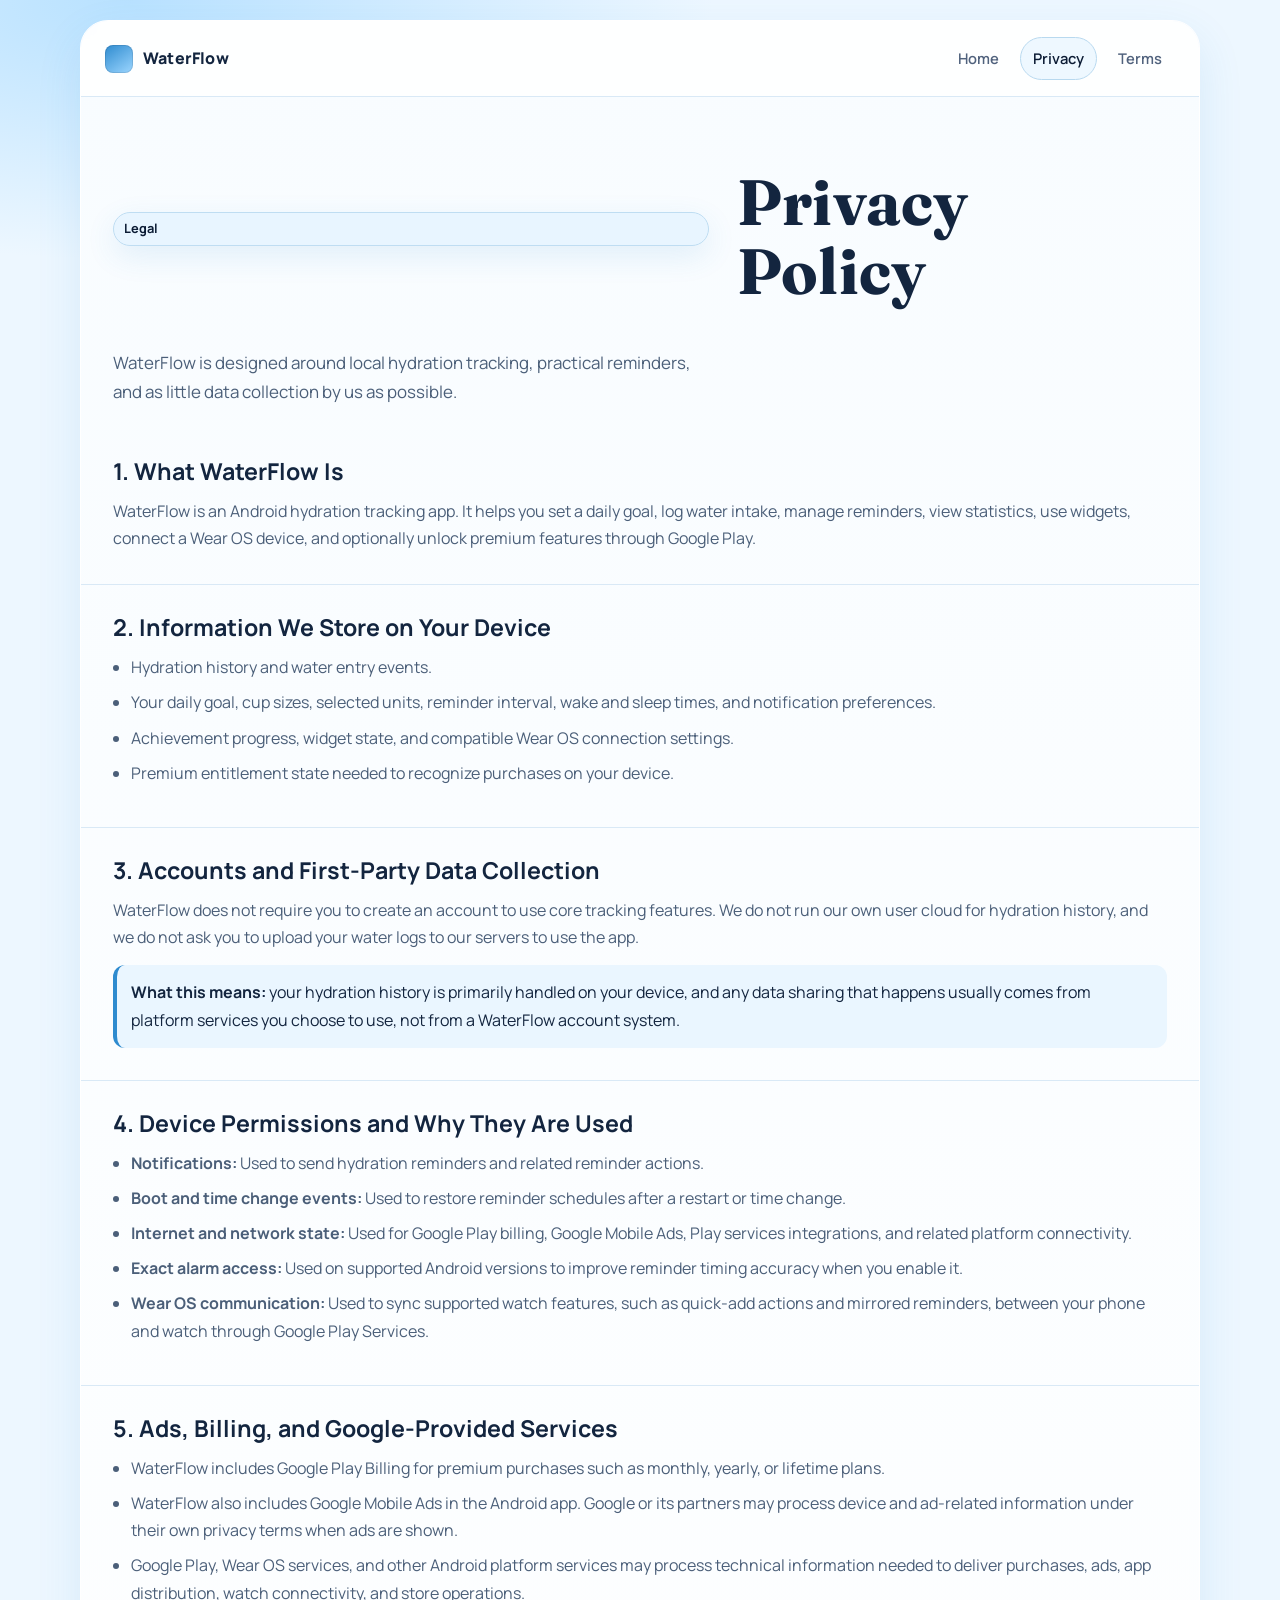
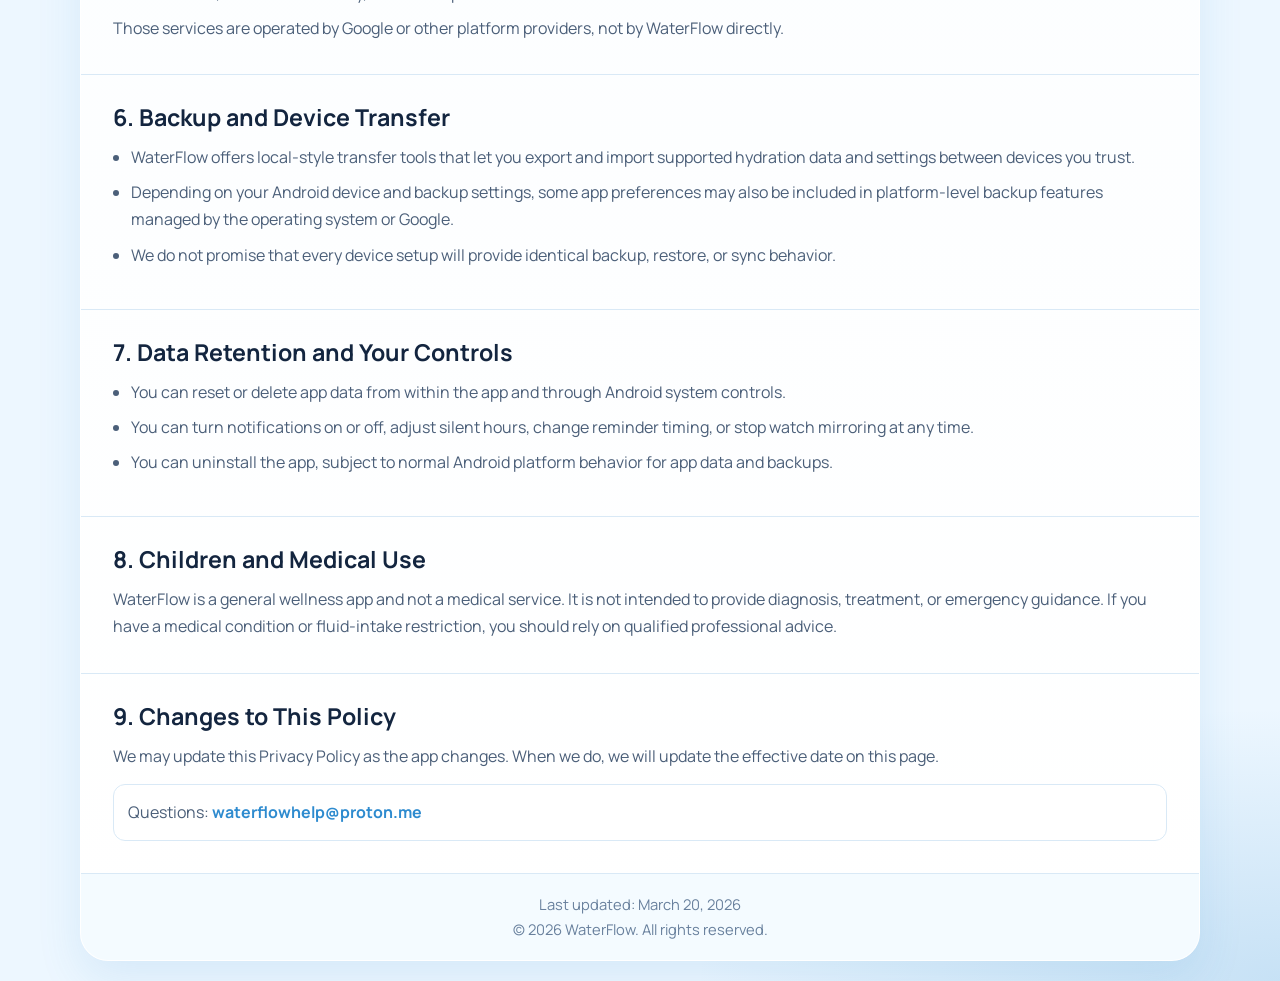
==== privacy.html @ 857c6701 "refactor" ====
<!DOCTYPE html>
<html lang="en">
<head>
  <meta charset="UTF-8" />
  <meta name="viewport" content="width=device-width, initial-scale=1.0" />
  <title>WaterFlow | Privacy Policy</title>
  <meta name="description" content="WaterFlow privacy policy covering local hydration data, notifications, purchases, ads, and device transfer." />
  <link rel="preconnect" href="https://fonts.googleapis.com" />
  <link rel="preconnect" href="https://fonts.gstatic.com" crossorigin />
  <link href="https://fonts.googleapis.com/css2?family=Manrope:wght@400;500;600;700;800&family=Fraunces:opsz,wght@9..144,600&display=swap" rel="stylesheet" />
  <link rel="stylesheet" href="styles.css" />
</head>
<body>
  <main class="wrap shell">
    <header class="topbar">
      <a class="brand" href="index.html"><span class="brand-mark" aria-hidden="true"></span>WaterFlow</a>
      <nav class="nav" aria-label="Main Navigation">
        <a href="index.html">Home</a>
        <a href="privacy.html" class="active">Privacy</a>
        <a href="terms.html">Terms</a>
      </nav>
    </header>

    <section class="hero">
      <span class="eyebrow">Legal</span>
      <h1>Privacy Policy</h1>
      <p>WaterFlow is designed around local hydration tracking, practical reminders, and as little data collection by us as possible.</p>
    </section>

    <section class="section">
      <h2>1. What WaterFlow Is</h2>
      <p>WaterFlow is an Android hydration tracking app. It helps you set a daily goal, log water intake, manage reminders, view statistics, use widgets, connect a Wear OS device, and optionally unlock premium features through Google Play.</p>
    </section>

    <section class="section">
      <h2>2. Information We Store on Your Device</h2>
      <ul class="list">
        <li>Hydration history and water entry events.</li>
        <li>Your daily goal, cup sizes, selected units, reminder interval, wake and sleep times, and notification preferences.</li>
        <li>Achievement progress, widget state, and compatible Wear OS connection settings.</li>
        <li>Premium entitlement state needed to recognize purchases on your device.</li>
      </ul>
    </section>

    <section class="section">
      <h2>3. Accounts and First-Party Data Collection</h2>
      <p>WaterFlow does not require you to create an account to use core tracking features. We do not run our own user cloud for hydration history, and we do not ask you to upload your water logs to our servers to use the app.</p>
      <div class="highlight">
        <strong>What this means:</strong> your hydration history is primarily handled on your device, and any data sharing that happens usually comes from platform services you choose to use, not from a WaterFlow account system.
      </div>
    </section>

    <section class="section">
      <h2>4. Device Permissions and Why They Are Used</h2>
      <ul class="list">
        <li><strong>Notifications:</strong> Used to send hydration reminders and related reminder actions.</li>
        <li><strong>Boot and time change events:</strong> Used to restore reminder schedules after a restart or time change.</li>
        <li><strong>Internet and network state:</strong> Used for Google Play billing, Google Mobile Ads, Play services integrations, and related platform connectivity.</li>
        <li><strong>Exact alarm access:</strong> Used on supported Android versions to improve reminder timing accuracy when you enable it.</li>
        <li><strong>Wear OS communication:</strong> Used to sync supported watch features, such as quick-add actions and mirrored reminders, between your phone and watch through Google Play Services.</li>
      </ul>
    </section>

    <section class="section">
      <h2>5. Ads, Billing, and Google-Provided Services</h2>
      <ul class="list">
        <li>WaterFlow includes Google Play Billing for premium purchases such as monthly, yearly, or lifetime plans.</li>
        <li>WaterFlow also includes Google Mobile Ads in the Android app. Google or its partners may process device and ad-related information under their own privacy terms when ads are shown.</li>
        <li>Google Play, Wear OS services, and other Android platform services may process technical information needed to deliver purchases, ads, app distribution, watch connectivity, and store operations.</li>
      </ul>
      <p>Those services are operated by Google or other platform providers, not by WaterFlow directly.</p>
    </section>

    <section class="section">
      <h2>6. Backup and Device Transfer</h2>
      <ul class="list">
        <li>WaterFlow offers local-style transfer tools that let you export and import supported hydration data and settings between devices you trust.</li>
        <li>Depending on your Android device and backup settings, some app preferences may also be included in platform-level backup features managed by the operating system or Google.</li>
        <li>We do not promise that every device setup will provide identical backup, restore, or sync behavior.</li>
      </ul>
    </section>

    <section class="section">
      <h2>7. Data Retention and Your Controls</h2>
      <ul class="list">
        <li>You can reset or delete app data from within the app and through Android system controls.</li>
        <li>You can turn notifications on or off, adjust silent hours, change reminder timing, or stop watch mirroring at any time.</li>
        <li>You can uninstall the app, subject to normal Android platform behavior for app data and backups.</li>
      </ul>
    </section>

    <section class="section">
      <h2>8. Children and Medical Use</h2>
      <p>WaterFlow is a general wellness app and not a medical service. It is not intended to provide diagnosis, treatment, or emergency guidance. If you have a medical condition or fluid-intake restriction, you should rely on qualified professional advice.</p>
    </section>

    <section class="section">
      <h2>9. Changes to This Policy</h2>
      <p>We may update this Privacy Policy as the app changes. When we do, we will update the effective date on this page.</p>
      <div class="contact">
        <p>Questions: <a href="mailto:waterflowhelp@proton.me">waterflowhelp@proton.me</a></p>
      </div>
    </section>

    <footer class="footer">
      <p>Last updated: March 20, 2026</p>
      <p>&copy; 2026 WaterFlow. All rights reserved.</p>
    </footer>
  </main>
</body>
</html>
---- styles.css ----
:root {
  --brand-start: #2e8bcf;
  --brand-end: #9cd6ff;
  --on-brand: #0b1b34;
  --ink: #13253f;
  --ink-soft: #4b5f79;
  --paper: #f8fcff;
  --paper-2: #ffffff;
  --line: #d9e9f6;
  --accent-soft: #eaf6ff;
  --bg: #edf7ff;
  --radius-xl: 28px;
  --radius-lg: 18px;
  --radius-md: 12px;
  --shadow: 0 18px 45px rgba(46, 139, 207, 0.12);
}

* {
  margin: 0;
  padding: 0;
  box-sizing: border-box;
}

html,
body {
  min-height: 100%;
}

body {
  font-family: "Manrope", "Segoe UI", sans-serif;
  background: radial-gradient(900px 400px at 10% 0%, rgba(156, 214, 255, 0.65) 0%, transparent 65%),
    radial-gradient(900px 420px at 100% 100%, rgba(46, 139, 207, 0.2) 0%, transparent 65%),
    var(--bg);
  color: var(--ink);
  line-height: 1.7;
  padding: 20px;
}

.wrap {
  max-width: 1120px;
  margin: 0 auto;
}

.shell {
  background: linear-gradient(180deg, var(--paper), var(--paper-2));
  border: 1px solid #ffffff;
  border-radius: var(--radius-xl);
  box-shadow: var(--shadow);
  overflow: hidden;
  position: relative;
}

.topbar {
  padding: 16px 24px;
  display: flex;
  justify-content: space-between;
  align-items: center;
  gap: 10px;
  border-bottom: 1px solid var(--line);
  background: rgba(255, 255, 255, 0.86);
  backdrop-filter: blur(8px);
}

.brand {
  display: inline-flex;
  align-items: center;
  gap: 10px;
  text-decoration: none;
  color: var(--ink);
  font-weight: 800;
  letter-spacing: 0.2px;
}

.brand-mark {
  width: 28px;
  height: 28px;
  border-radius: 8px;
  background: linear-gradient(145deg, var(--brand-start), var(--brand-end));
  box-shadow: inset 0 0 0 1px rgba(11, 27, 52, 0.12);
}

.nav {
  display: flex;
  flex-wrap: wrap;
  gap: 8px;
}

.nav a {
  text-decoration: none;
  color: #50627d;
  font-size: 0.92rem;
  font-weight: 600;
  padding: 8px 12px;
  border: 1px solid transparent;
  border-radius: 999px;
  transition: background-color 180ms ease, border-color 180ms ease, color 180ms ease,
    transform 180ms ease;
}

.nav a:hover,
.nav a.active {
  border-color: #b8d9ef;
  background: #eef8ff;
  color: var(--on-brand);
}

.nav a:focus-visible,
.btn:focus-visible,
.store-badge:focus-visible,
.contact a:focus-visible {
  outline: 3px solid rgba(46, 139, 207, 0.28);
  outline-offset: 3px;
}

.hero {
  padding: 56px 32px 40px;
  display: grid;
  grid-template-columns: minmax(0, 1.1fr) minmax(320px, 430px);
  gap: 28px;
  align-items: center;
}

.eyebrow {
  display: inline-block;
  font-size: 0.8rem;
  font-weight: 700;
  color: var(--on-brand);
  background: #e8f5ff;
  border: 1px solid #bfddf2;
  border-radius: 999px;
  padding: 5px 10px;
  box-shadow: 0 10px 30px rgba(46, 139, 207, 0.12);
}

.hero-copy {
  animation: rise-in 700ms ease both;
}

.hero h1 {
  margin-top: 14px;
  font-family: "Fraunces", Georgia, serif;
  line-height: 1.08;
  letter-spacing: 0.2px;
  font-size: clamp(2.1rem, 5vw, 4rem);
  max-width: 920px;
}

.hero p {
  margin-top: 16px;
  max-width: 780px;
  color: var(--ink-soft);
  font-size: 1.06rem;
}

.hero-actions {
  margin-top: 24px;
  display: flex;
  gap: 10px;
  flex-wrap: wrap;
}

.hero-strip {
  margin-top: 22px;
  display: flex;
  flex-wrap: wrap;
  gap: 10px;
}

.hero-chip {
  padding: 10px 14px;
  border-radius: 999px;
  background: rgba(255, 255, 255, 0.8);
  border: 1px solid rgba(110, 181, 232, 0.35);
  color: var(--on-brand);
  font-size: 0.92rem;
  font-weight: 700;
  box-shadow: 0 14px 30px rgba(46, 139, 207, 0.1);
  animation: rise-in 900ms ease both;
}

.btn {
  text-decoration: none;
  border-radius: 11px;
  padding: 11px 16px;
  font-weight: 700;
  border: 1px solid transparent;
  display: inline-flex;
  align-items: center;
  justify-content: center;
  transition: transform 180ms ease, box-shadow 180ms ease, border-color 180ms ease;
}

.btn:hover {
  transform: translateY(-2px);
}

.btn.primary {
  background: linear-gradient(145deg, var(--brand-start), var(--brand-end));
  color: var(--on-brand);
  border-color: #6eb5e8;
  box-shadow: 0 18px 30px rgba(46, 139, 207, 0.2);
}

.btn.secondary {
  background: #fff;
  color: var(--on-brand);
  border-color: #c9dfef;
}

.hero-visual {
  position: relative;
  min-height: 520px;
  display: grid;
  justify-items: center;
  align-content: center;
  gap: 18px;
  animation: drift-in 900ms ease both;
}

.shot-frame {
  position: relative;
  width: min(100%, 370px);
  padding: 12px;
  border-radius: 38px;
  background: linear-gradient(180deg, rgba(255, 255, 255, 0.9), rgba(231, 245, 255, 0.88));
  border: 1px solid rgba(255, 255, 255, 0.9);
  box-shadow: 0 35px 80px rgba(11, 27, 52, 0.18);
  backdrop-filter: blur(12px);
  z-index: 2;
}

.shot-frame img {
  display: block;
  width: 100%;
  height: auto;
  border-radius: 28px;
}

.shot-hero {
  width: min(100%, 360px);
  transform: rotate(-1deg);
}

.orb {
  position: absolute;
  border-radius: 50%;
  filter: blur(2px);
}

.orb-one {
  width: 240px;
  height: 240px;
  top: 20px;
  right: 18px;
  background: radial-gradient(circle at 35% 35%, rgba(156, 214, 255, 0.95), rgba(46, 139, 207, 0.15));
  animation: float 7s ease-in-out infinite;
}

.orb-two {
  width: 160px;
  height: 160px;
  bottom: 48px;
  left: 20px;
  background: radial-gradient(circle at 35% 35%, rgba(255, 255, 255, 0.95), rgba(46, 139, 207, 0.12));
  animation: float 9s ease-in-out infinite reverse;
}

.floating-card {
  background: rgba(255, 255, 255, 0.86);
  border: 1px solid rgba(110, 181, 232, 0.28);
  border-radius: 22px;
  padding: 16px;
  box-shadow: 0 16px 35px rgba(46, 139, 207, 0.12);
}

.floating-card strong {
  display: block;
  color: var(--on-brand);
  font-size: 1.08rem;
  line-height: 1.25;
}

.mini-label {
  display: block;
  margin-bottom: 6px;
  color: #6c85a2;
  font-size: 0.78rem;
  font-weight: 800;
  letter-spacing: 0.08em;
  text-transform: uppercase;
}

.floating-card {
  position: relative;
  max-width: 220px;
  animation: float 8s ease-in-out infinite;
}

.hero-notes {
  display: flex;
  flex-wrap: wrap;
  justify-content: center;
  gap: 12px;
  position: relative;
  z-index: 4;
}

.hero-notes .floating-card:last-child {
  animation-delay: 1.2s;
}

.kpi-row {
  display: grid;
  grid-template-columns: repeat(3, minmax(0, 1fr));
  gap: 10px;
}

.section-tight {
  padding-top: 0;
}

.kpi {
  padding: 12px;
  border: 1px solid var(--line);
  border-radius: var(--radius-md);
  background: #fff;
  transition: transform 180ms ease, box-shadow 180ms ease, border-color 180ms ease;
}

.kpi:hover,
.card:hover,
.legal-card:hover,
.contact:hover,
.store-badge:hover {
  transform: translateY(-3px);
  box-shadow: 0 18px 35px rgba(46, 139, 207, 0.1);
}

.kpi strong {
  font-size: 1.18rem;
  display: block;
}

.kpi span {
  color: #647894;
  font-size: 0.9rem;
}

.section {
  padding: 10px 32px 32px;
}

.section + .section {
  border-top: 1px solid var(--line);
  padding-top: 28px;
}

.section h2 {
  font-size: 1.45rem;
  line-height: 1.25;
  margin-bottom: 12px;
}

.section p,
.section li {
  color: var(--ink-soft);
}

.feature-grid,
.viral-grid,
.legal-grid {
  display: grid;
  grid-template-columns: repeat(3, minmax(0, 1fr));
  gap: 12px;
}

.card {
  background: #fff;
  border: 1px solid var(--line);
  border-radius: var(--radius-lg);
  padding: 16px;
  transition: transform 180ms ease, box-shadow 180ms ease, border-color 180ms ease;
}

.card h3 {
  font-size: 1rem;
  margin-bottom: 6px;
}

.highlight {
  margin-top: 14px;
  border-left: 4px solid var(--brand-start);
  background: var(--accent-soft);
  border-radius: var(--radius-md);
  padding: 14px;
}

.showcase-grid {
  display: grid;
  grid-template-columns: repeat(2, minmax(0, 1fr));
  gap: 16px;
}

.showcase-card {
  display: grid;
  gap: 14px;
  padding: 16px;
  border: 1px solid var(--line);
  border-radius: 24px;
  background: linear-gradient(180deg, rgba(255, 255, 255, 0.98), rgba(244, 251, 255, 0.96));
  box-shadow: 0 18px 36px rgba(46, 139, 207, 0.08);
  transition: transform 180ms ease, box-shadow 180ms ease, border-color 180ms ease;
}

.showcase-card:hover {
  transform: translateY(-3px);
  box-shadow: 0 22px 40px rgba(46, 139, 207, 0.12);
}

.showcase-card-wide {
  grid-column: 1 / -1;
  grid-template-columns: minmax(0, 0.9fr) minmax(320px, 1.1fr);
  align-items: center;
}

.showcase-copy h3 {
  font-size: 1.15rem;
  line-height: 1.3;
}

.showcase-copy p {
  margin-top: 8px;
}

.showcase-media {
  position: relative;
  padding: 10px;
  border-radius: 22px;
  background: linear-gradient(180deg, rgba(230, 245, 255, 0.86), rgba(255, 255, 255, 0.95));
  border: 1px solid rgba(110, 181, 232, 0.24);
  overflow: hidden;
}

.showcase-media-dark {
  background: radial-gradient(circle at top left, rgba(156, 214, 255, 0.18), rgba(11, 27, 52, 0.96));
  border-color: rgba(156, 214, 255, 0.16);
}

.showcase-media-watch {
  display: grid;
  place-items: center;
  background: radial-gradient(circle at top, rgba(156, 214, 255, 0.18), rgba(11, 27, 52, 0.94));
  border-color: rgba(156, 214, 255, 0.18);
}

.showcase-media-watch img {
  max-width: 320px;
}

.showcase-media img {
  display: block;
  width: 100%;
  height: auto;
  border-radius: 16px;
}

.badge-row {
  margin-top: 14px;
  display: flex;
  flex-wrap: wrap;
  gap: 10px;
}

.store-badge {
  min-width: 190px;
  text-decoration: none;
  color: var(--on-brand);
  background: linear-gradient(145deg, var(--brand-end), #dff1ff);
  border: 1px solid #84bee8;
  border-radius: 12px;
  padding: 10px 14px;
  transition: transform 180ms ease, box-shadow 180ms ease, border-color 180ms ease;
}

.store-top {
  display: block;
  font-size: 0.72rem;
  opacity: 0.85;
}

.store-main {
  display: block;
  font-size: 1.12rem;
  font-weight: 800;
  line-height: 1.25;
}

.list {
  padding-left: 18px;
}

.list li {
  margin-bottom: 8px;
}

.legal-card {
  background: #fff;
  border: 1px solid var(--line);
  border-radius: var(--radius-md);
  padding: 14px;
}

.contact {
  margin-top: 14px;
  background: #fff;
  border: 1px solid var(--line);
  border-radius: var(--radius-md);
  padding: 14px;
}

.contact a {
  color: var(--brand-start);
  font-weight: 700;
  text-decoration: none;
}

.footer {
  padding: 18px;
  border-top: 1px solid var(--line);
  text-align: center;
  color: #68809d;
  background: #f4fbff;
  font-size: 0.92rem;
}

.feature-callout {
  position: relative;
  overflow: hidden;
}

.feature-callout::after {
  content: "";
  position: absolute;
  inset: auto -20% -40% auto;
  width: 140px;
  height: 140px;
  border-radius: 50%;
  background: radial-gradient(circle, rgba(156, 214, 255, 0.28), transparent 70%);
}

@keyframes rise-in {
  from {
    opacity: 0;
    transform: translateY(18px);
  }
  to {
    opacity: 1;
    transform: translateY(0);
  }
}

@keyframes drift-in {
  from {
    opacity: 0;
    transform: translateX(20px) scale(0.98);
  }
  to {
    opacity: 1;
    transform: translateX(0) scale(1);
  }
}

@keyframes float {
  0%,
  100% {
    transform: translateY(0px);
  }
  50% {
    transform: translateY(-10px);
  }
}

@media (max-width: 960px) {
  .hero {
    grid-template-columns: 1fr;
  }

  .feature-grid,
  .viral-grid,
  .legal-grid {
    grid-template-columns: 1fr;
  }

  .kpi-row {
    grid-template-columns: 1fr;
  }

  .showcase-grid,
  .showcase-card-wide {
    grid-template-columns: 1fr;
  }

  .hero-visual {
    min-height: 460px;
  }
}

@media (max-width: 680px) {
  body {
    padding: 12px;
  }

  .hero,
  .section {
    padding-left: 20px;
    padding-right: 20px;
  }

  .topbar {
    padding: 14px;
  }

  .hero {
    gap: 18px;
  }

  .hero-visual {
    min-height: 400px;
  }

  .shot-frame {
    width: 100%;
  }

  .shot-hero {
    transform: none;
  }

  .hero-notes {
    width: 100%;
  }

  .hero-notes .floating-card {
    max-width: none;
    width: 100%;
  }
}

@media (prefers-reduced-motion: reduce) {
  *,
  *::before,
  *::after {
    animation: none !important;
    transition-duration: 0.01ms !important;
    scroll-behavior: auto !important;
  }
}
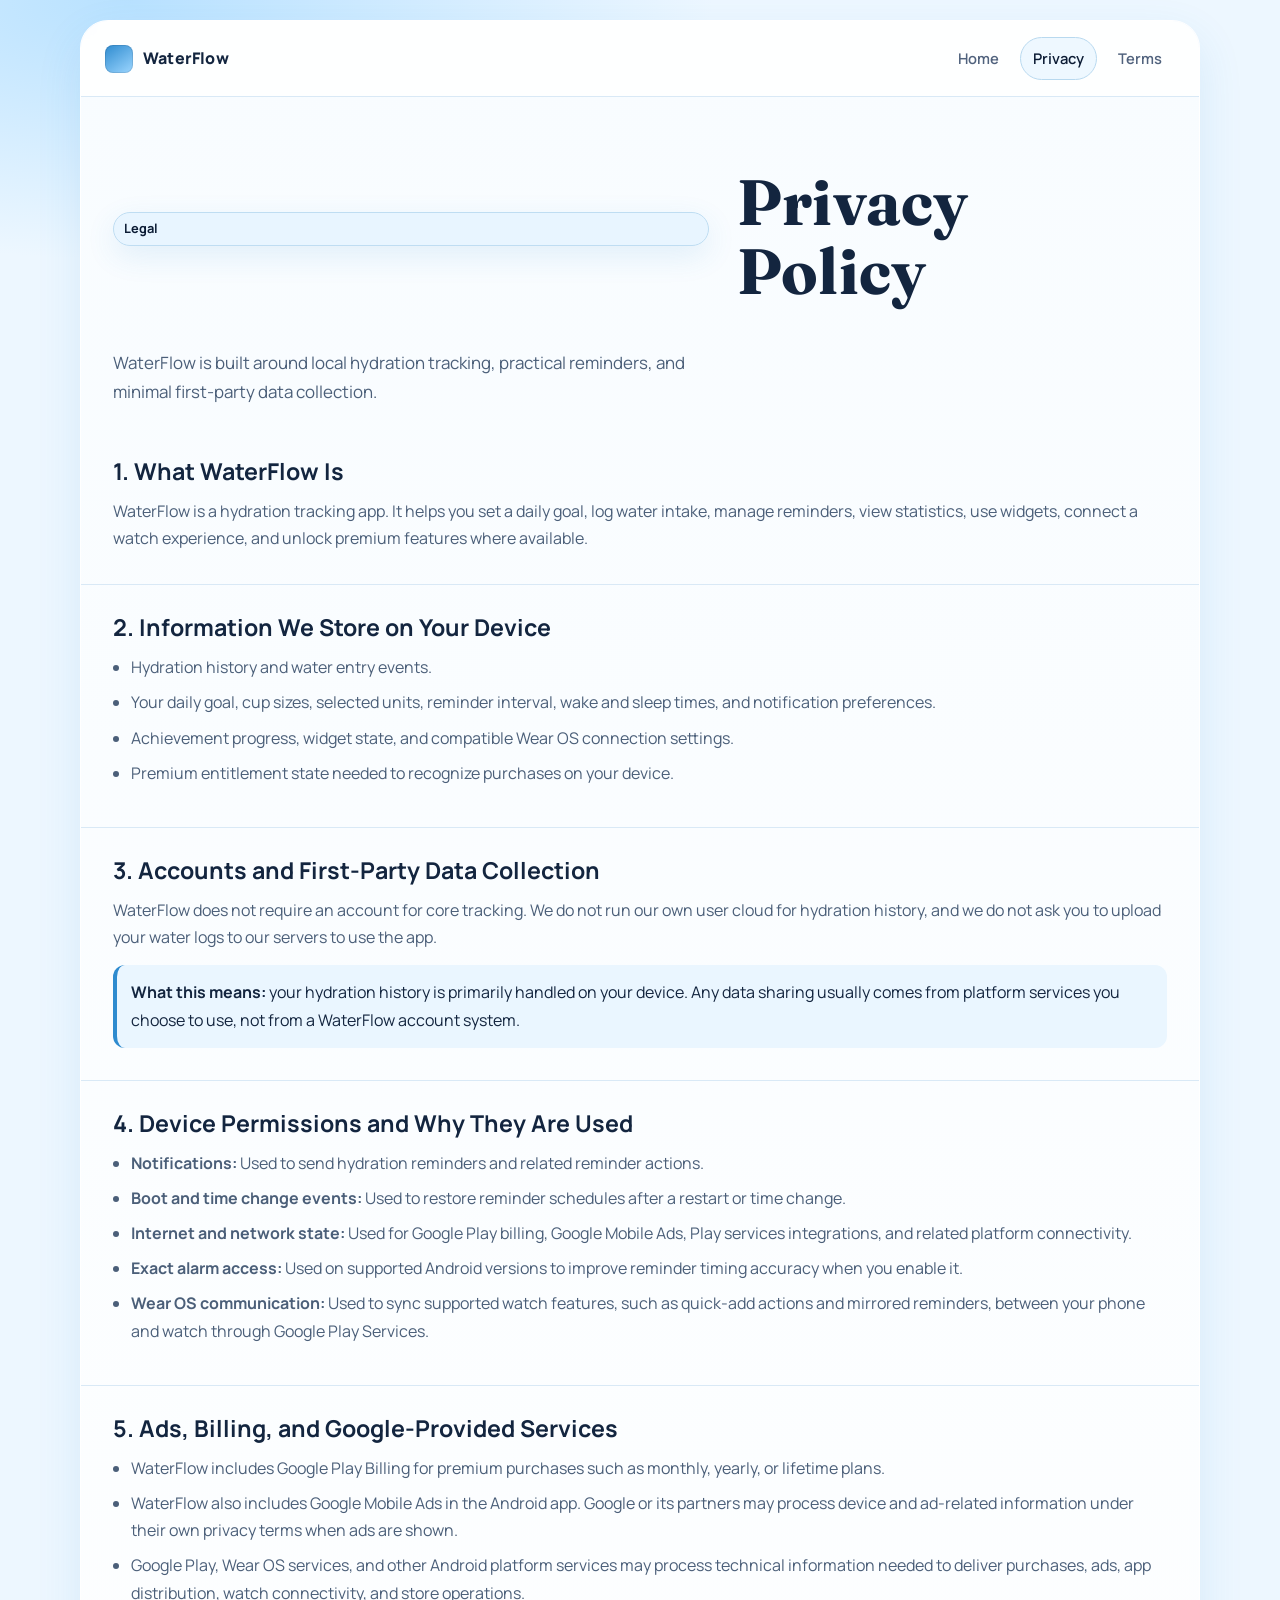
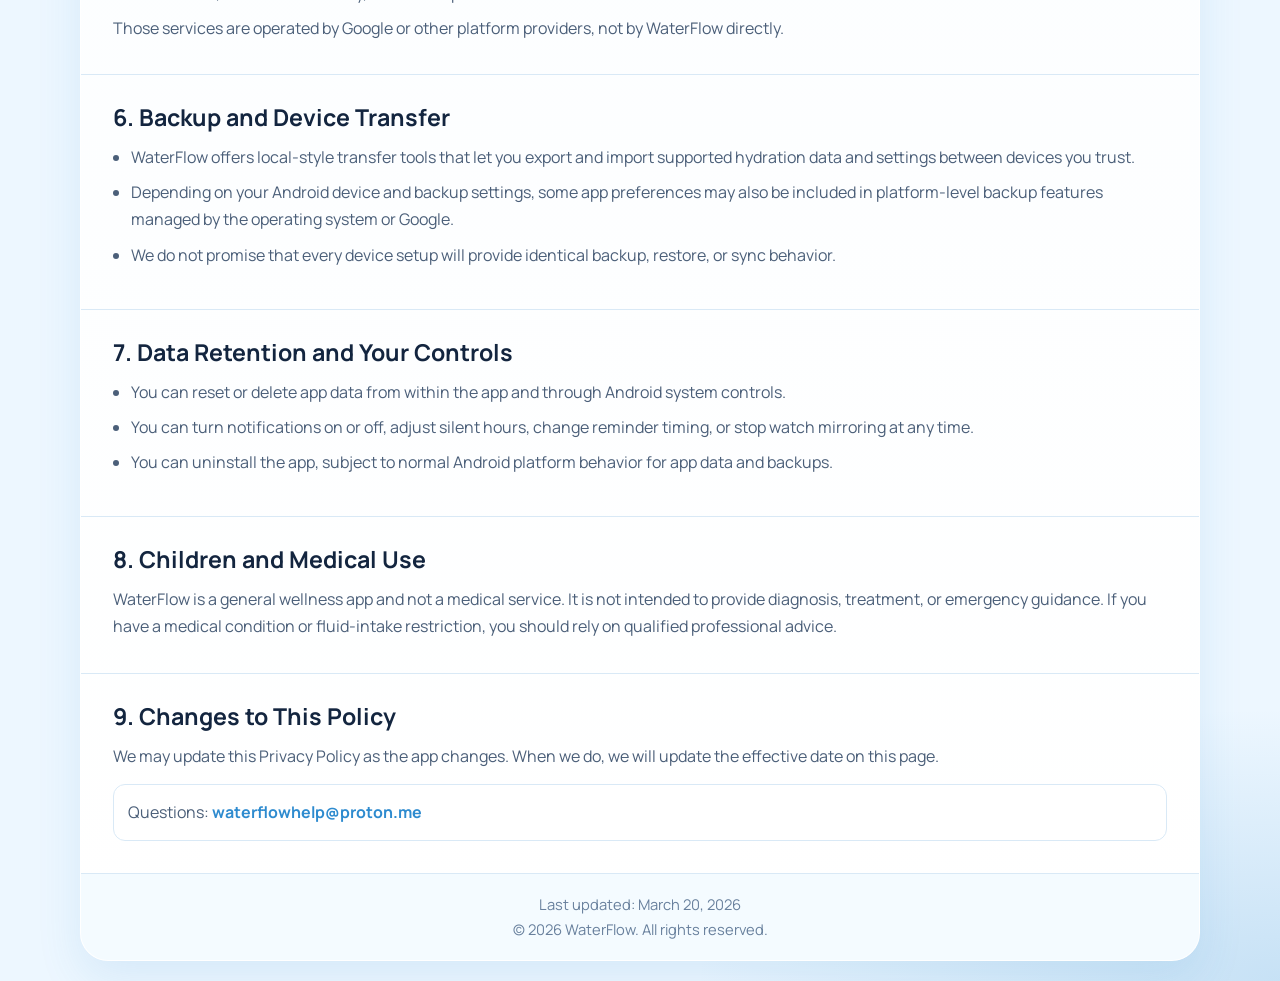
==== commit 9218ab94: "Refine privacy policy language for clarity and conciseness" ====
--- a/privacy.html
+++ b/privacy.html
@@ -14,7 +14,12 @@
   <main class="wrap shell">
     <header class="topbar">
       <a class="brand" href="index.html"><span class="brand-mark" aria-hidden="true"></span>WaterFlow</a>
-      <nav class="nav" aria-label="Main Navigation">
+      <button class="menu-toggle" type="button" aria-expanded="false" aria-controls="site-nav" aria-label="Open navigation menu">
+        <span></span>
+        <span></span>
+        <span></span>
+      </button>
+      <nav class="nav" id="site-nav" aria-label="Main Navigation">
         <a href="index.html">Home</a>
         <a href="privacy.html" class="active">Privacy</a>
         <a href="terms.html">Terms</a>
@@ -24,12 +29,12 @@
     <section class="hero">
       <span class="eyebrow">Legal</span>
       <h1>Privacy Policy</h1>
-      <p>WaterFlow is designed around local hydration tracking, practical reminders, and as little data collection by us as possible.</p>
+      <p>WaterFlow is built around local hydration tracking, practical reminders, and minimal first-party data collection.</p>
     </section>
 
     <section class="section">
       <h2>1. What WaterFlow Is</h2>
-      <p>WaterFlow is an Android hydration tracking app. It helps you set a daily goal, log water intake, manage reminders, view statistics, use widgets, connect a Wear OS device, and optionally unlock premium features through Google Play.</p>
+      <p>WaterFlow is a hydration tracking app. It helps you set a daily goal, log water intake, manage reminders, view statistics, use widgets, connect a watch experience, and unlock premium features where available.</p>
     </section>
 
     <section class="section">
@@ -44,9 +49,9 @@
 
     <section class="section">
       <h2>3. Accounts and First-Party Data Collection</h2>
-      <p>WaterFlow does not require you to create an account to use core tracking features. We do not run our own user cloud for hydration history, and we do not ask you to upload your water logs to our servers to use the app.</p>
+      <p>WaterFlow does not require an account for core tracking. We do not run our own user cloud for hydration history, and we do not ask you to upload your water logs to our servers to use the app.</p>
       <div class="highlight">
-        <strong>What this means:</strong> your hydration history is primarily handled on your device, and any data sharing that happens usually comes from platform services you choose to use, not from a WaterFlow account system.
+        <strong>What this means:</strong> your hydration history is primarily handled on your device. Any data sharing usually comes from platform services you choose to use, not from a WaterFlow account system.
       </div>
     </section>
 
@@ -107,5 +112,6 @@
       <p>&copy; 2026 WaterFlow. All rights reserved.</p>
     </footer>
   </main>
+  <script src="script.js"></script>
 </body>
 </html>
--- a/styles.css
+++ b/styles.css
@@ -59,6 +59,7 @@
   border-bottom: 1px solid var(--line);
   background: rgba(255, 255, 255, 0.86);
   backdrop-filter: blur(8px);
+  position: relative;
 }
 
 .brand {
@@ -83,6 +84,43 @@
   display: flex;
   flex-wrap: wrap;
   gap: 8px;
+  justify-content: flex-end;
+}
+
+.menu-toggle {
+  display: none;
+  width: 48px;
+  height: 48px;
+  border: 1px solid #c9dfef;
+  border-radius: 14px;
+  background: rgba(255, 255, 255, 0.92);
+  align-items: center;
+  justify-content: center;
+  flex-direction: column;
+  gap: 5px;
+  cursor: pointer;
+  box-shadow: 0 10px 24px rgba(46, 139, 207, 0.1);
+}
+
+.menu-toggle span {
+  display: block;
+  width: 18px;
+  height: 2px;
+  border-radius: 999px;
+  background: var(--on-brand);
+  transition: transform 180ms ease, opacity 180ms ease;
+}
+
+.menu-toggle[aria-expanded="true"] span:nth-child(1) {
+  transform: translateY(7px) rotate(45deg);
+}
+
+.menu-toggle[aria-expanded="true"] span:nth-child(2) {
+  opacity: 0;
+}
+
+.menu-toggle[aria-expanded="true"] span:nth-child(3) {
+  transform: translateY(-7px) rotate(-45deg);
 }
 
 .nav a {
@@ -107,7 +145,8 @@
 .nav a:focus-visible,
 .btn:focus-visible,
 .store-badge:focus-visible,
-.contact a:focus-visible {
+.contact a:focus-visible,
+.menu-toggle:focus-visible {
   outline: 3px solid rgba(46, 139, 207, 0.28);
   outline-offset: 3px;
 }
@@ -605,6 +644,52 @@
   }
 }
 
+@media (max-width: 820px) {
+  .topbar {
+    padding: 14px;
+    align-items: center;
+    flex-direction: row;
+    gap: 14px;
+  }
+
+  .brand {
+    width: auto;
+    flex: 1;
+  }
+
+  .menu-toggle {
+    display: inline-flex;
+  }
+
+  .nav {
+    display: none;
+    position: absolute;
+    top: calc(100% + 10px);
+    right: 14px;
+    left: 14px;
+    z-index: 20;
+    padding: 12px;
+    border: 1px solid rgba(110, 181, 232, 0.28);
+    border-radius: 20px;
+    background: rgba(255, 255, 255, 0.96);
+    box-shadow: 0 18px 40px rgba(11, 27, 52, 0.12);
+    backdrop-filter: blur(14px);
+    flex-direction: column;
+    gap: 8px;
+  }
+
+  .nav a {
+    width: 100%;
+    text-align: left;
+    padding: 12px 14px;
+    border-radius: 14px;
+  }
+
+  .nav.is-open {
+    display: flex;
+  }
+}
+
 @media (max-width: 680px) {
   body {
     padding: 12px;
@@ -614,10 +699,6 @@
   .section {
     padding-left: 20px;
     padding-right: 20px;
-  }
-
-  .topbar {
-    padding: 14px;
   }
 
   .hero {
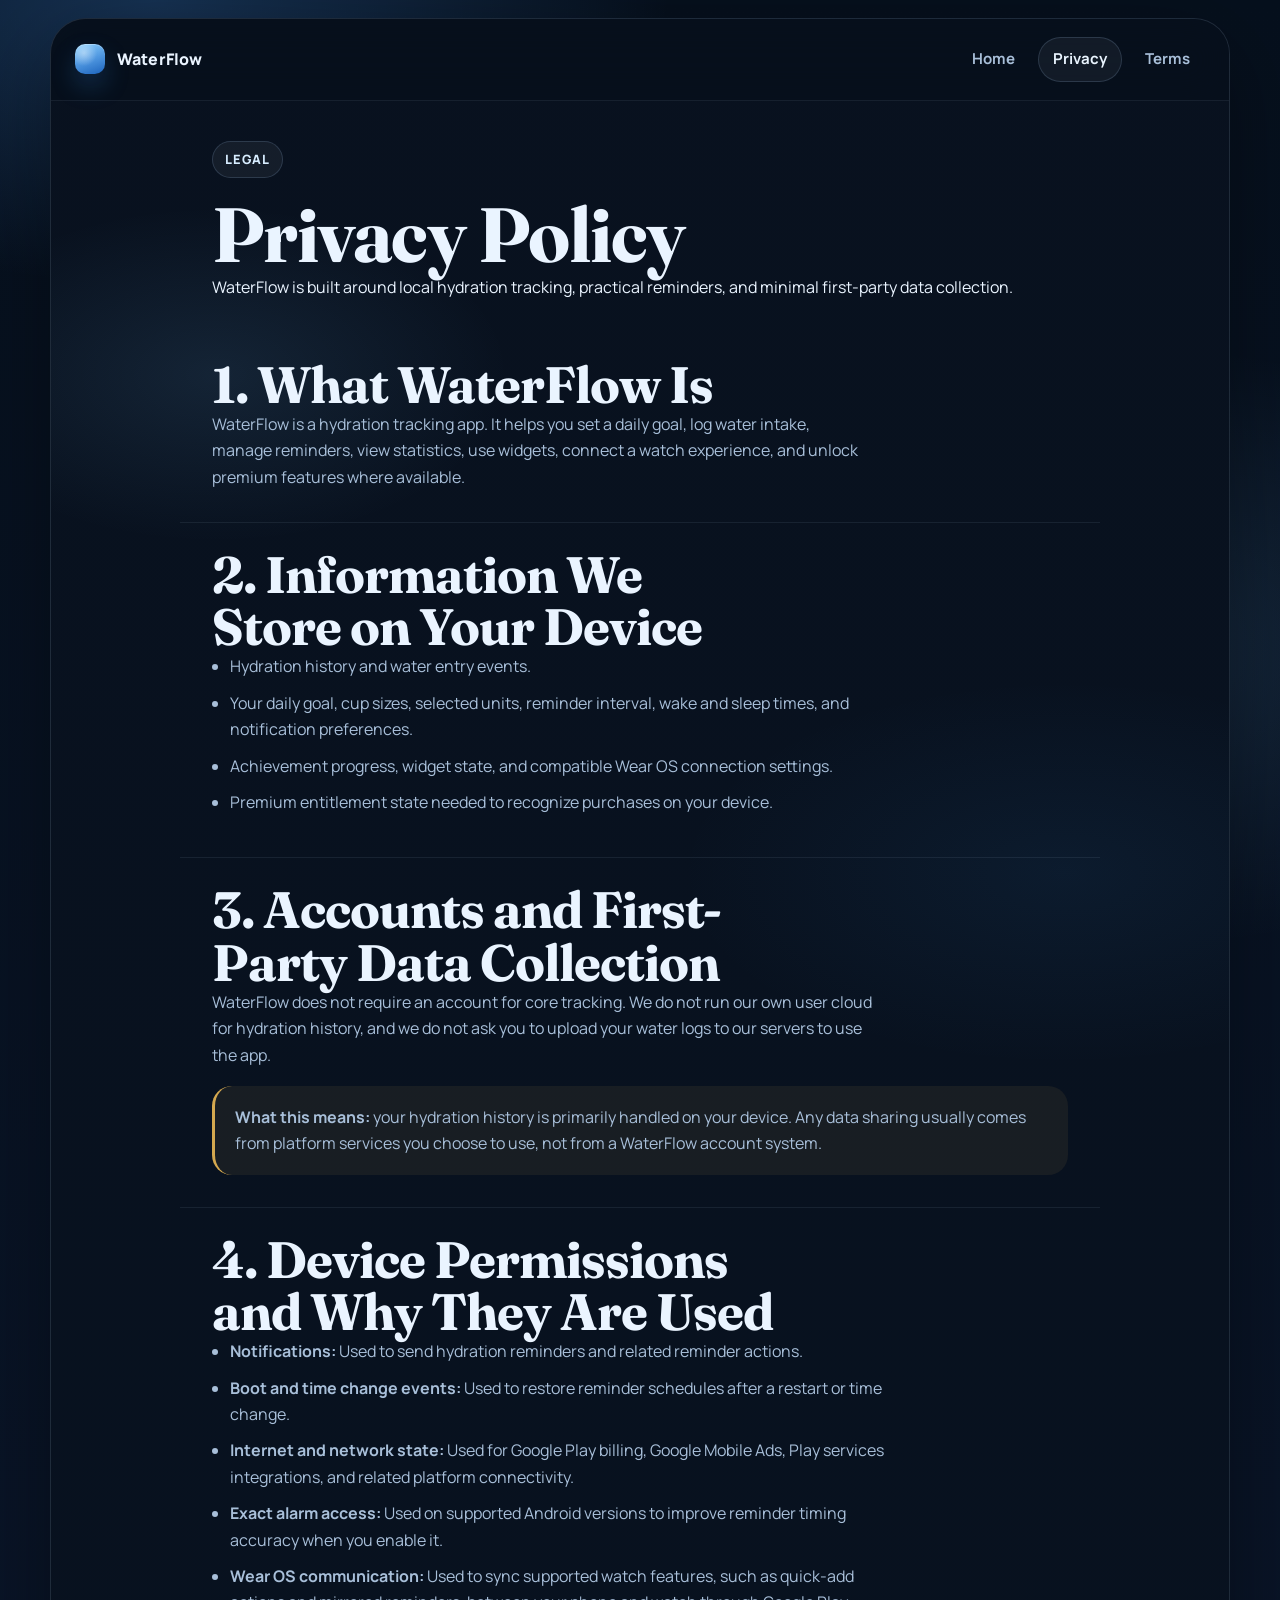
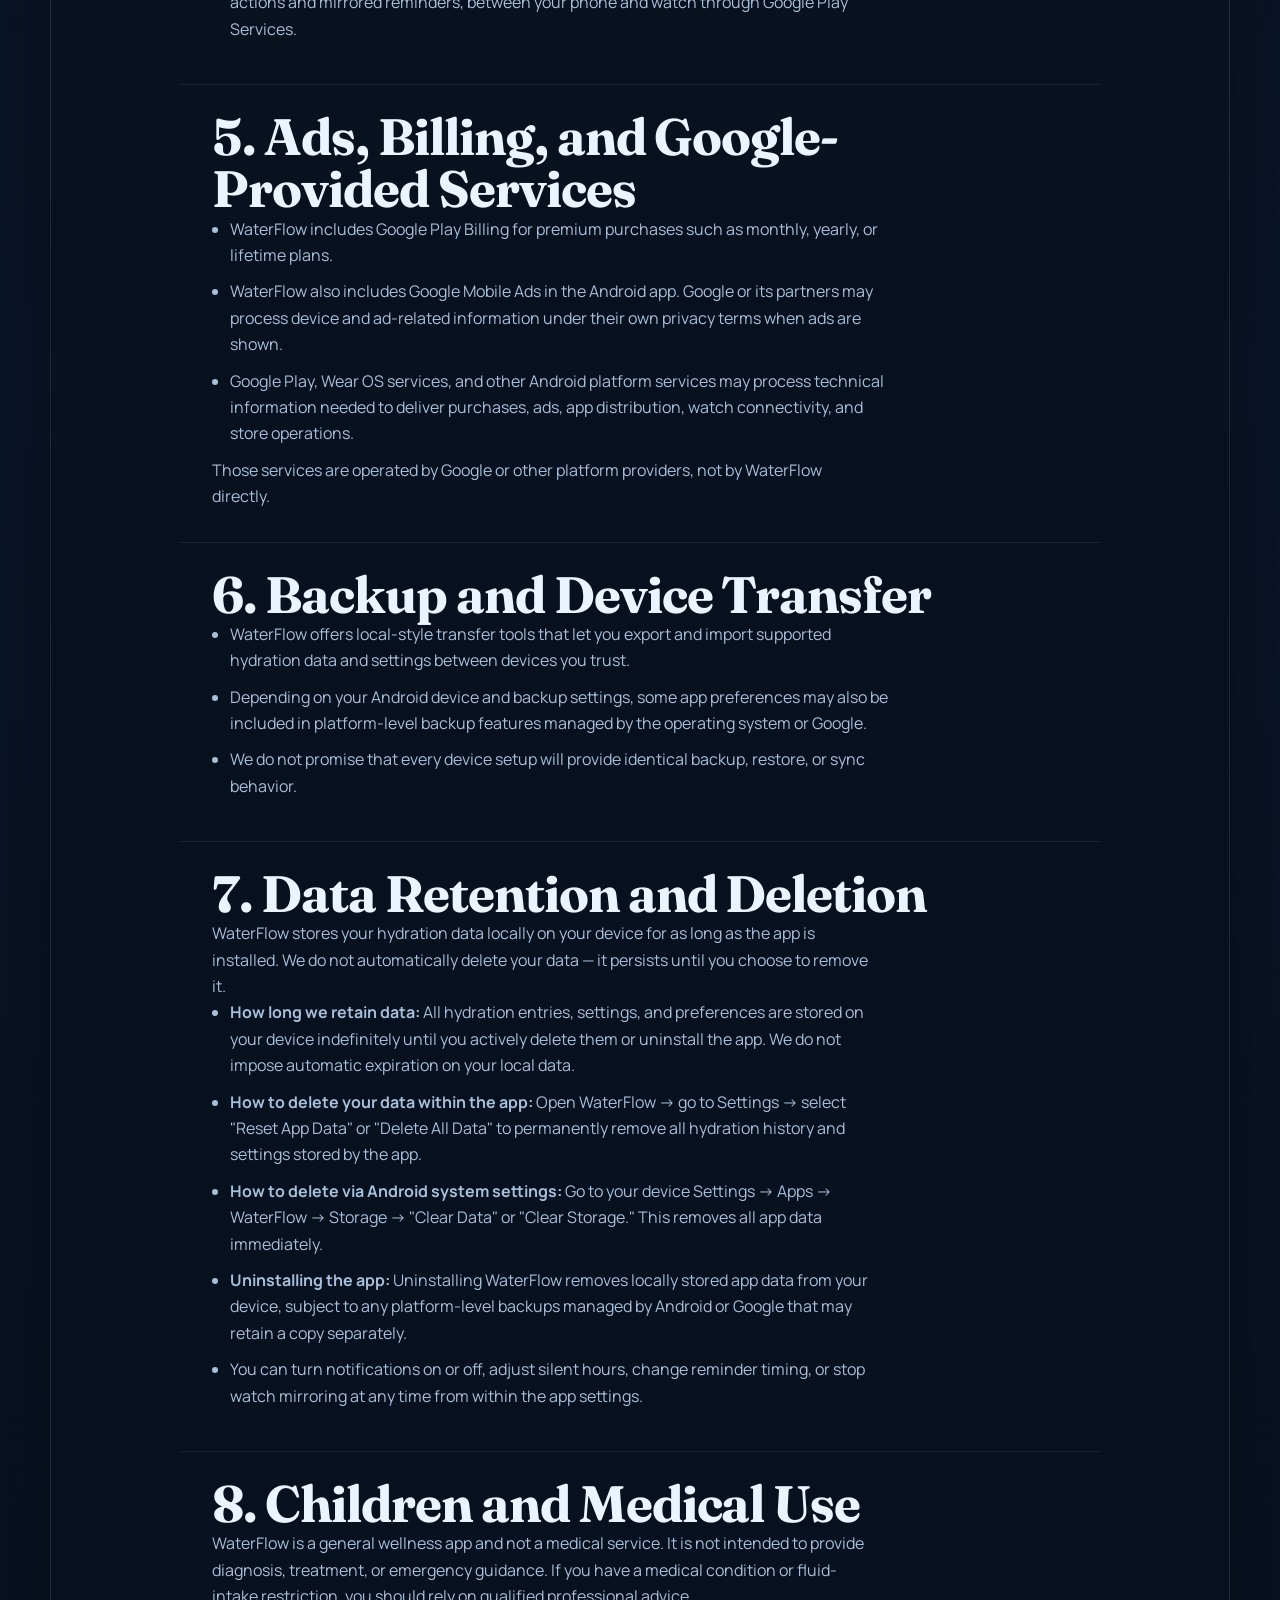
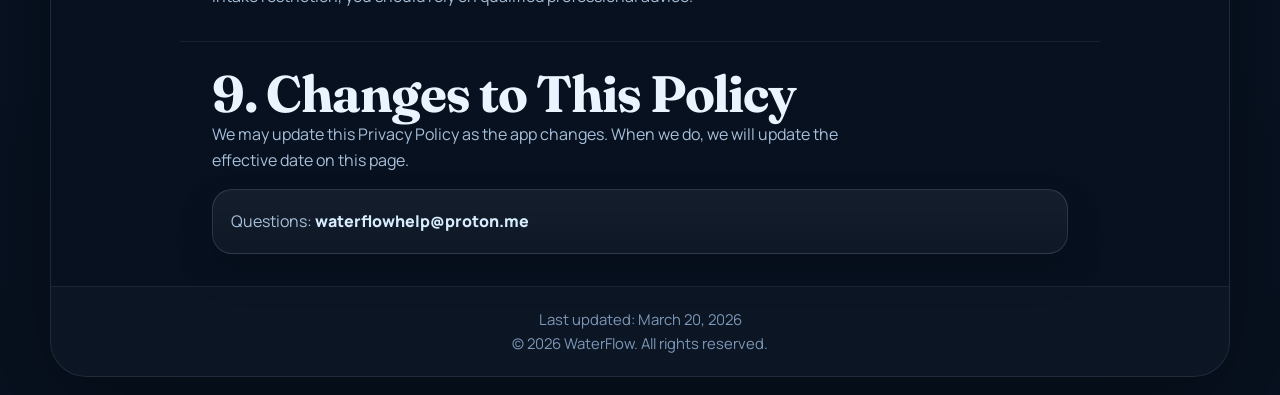
==== commit 9c7eb767: "upadated" ====
--- a/privacy.html
+++ b/privacy.html
@@ -86,11 +86,14 @@
     </section>
 
     <section class="section">
-      <h2>7. Data Retention and Your Controls</h2>
+      <h2>7. Data Retention and Deletion</h2>
+      <p>WaterFlow stores your hydration data locally on your device for as long as the app is installed. We do not automatically delete your data — it persists until you choose to remove it.</p>
       <ul class="list">
-        <li>You can reset or delete app data from within the app and through Android system controls.</li>
-        <li>You can turn notifications on or off, adjust silent hours, change reminder timing, or stop watch mirroring at any time.</li>
-        <li>You can uninstall the app, subject to normal Android platform behavior for app data and backups.</li>
+        <li><strong>How long we retain data:</strong> All hydration entries, settings, and preferences are stored on your device indefinitely until you actively delete them or uninstall the app. We do not impose automatic expiration on your local data.</li>
+        <li><strong>How to delete your data within the app:</strong> Open WaterFlow → go to Settings → select "Reset App Data" or "Delete All Data" to permanently remove all hydration history and settings stored by the app.</li>
+        <li><strong>How to delete via Android system settings:</strong> Go to your device Settings → Apps → WaterFlow → Storage → "Clear Data" or "Clear Storage." This removes all app data immediately.</li>
+        <li><strong>Uninstalling the app:</strong> Uninstalling WaterFlow removes locally stored app data from your device, subject to any platform-level backups managed by Android or Google that may retain a copy separately.</li>
+        <li>You can turn notifications on or off, adjust silent hours, change reminder timing, or stop watch mirroring at any time from within the app settings.</li>
       </ul>
     </section>
 
--- a/styles.css
+++ b/styles.css
@@ -1,18 +1,26 @@
 :root {
-  --brand-start: #2e8bcf;
-  --brand-end: #9cd6ff;
-  --on-brand: #0b1b34;
-  --ink: #13253f;
-  --ink-soft: #4b5f79;
-  --paper: #f8fcff;
-  --paper-2: #ffffff;
-  --line: #d9e9f6;
-  --accent-soft: #eaf6ff;
-  --bg: #edf7ff;
-  --radius-xl: 28px;
-  --radius-lg: 18px;
-  --radius-md: 12px;
-  --shadow: 0 18px 45px rgba(46, 139, 207, 0.12);
+  --bg: #07111f;
+  --bg-deep: #0b1730;
+  --panel: rgba(9, 20, 39, 0.88);
+  --panel-2: rgba(13, 30, 58, 0.92);
+  --surface: rgba(255, 255, 255, 0.05);
+  --surface-2: rgba(255, 255, 255, 0.08);
+  --line: rgba(169, 208, 255, 0.16);
+  --line-strong: rgba(169, 208, 255, 0.26);
+  --ink: #eaf4ff;
+  --ink-soft: #a8bfd9;
+  --ink-muted: #7d97b8;
+  --brand: #7bc7ff;
+  --brand-strong: #378fdd;
+  --brand-soft: #d7edff;
+  --accent: #d4a84f;
+  --glow: rgba(74, 158, 255, 0.28);
+  --shadow: 0 24px 90px rgba(0, 0, 0, 0.34);
+  --radius-xl: 32px;
+  --radius-lg: 24px;
+  --radius-md: 18px;
+  --radius-sm: 14px;
+  --content-width: 1180px;
 }
 
 * {
@@ -28,78 +36,147 @@
 
 body {
   font-family: "Manrope", "Segoe UI", sans-serif;
-  background: radial-gradient(900px 400px at 10% 0%, rgba(156, 214, 255, 0.65) 0%, transparent 65%),
-    radial-gradient(900px 420px at 100% 100%, rgba(46, 139, 207, 0.2) 0%, transparent 65%),
+  color: var(--ink);
+  line-height: 1.65;
+  background:
+    radial-gradient(760px 420px at 12% 0%, rgba(74, 158, 255, 0.24), transparent 68%),
+    radial-gradient(720px 420px at 88% 18%, rgba(123, 199, 255, 0.12), transparent 72%),
+    linear-gradient(180deg, #06101d 0%, #0a1529 55%, #07111f 100%);
+  padding: 18px;
+  overflow-wrap: break-word;
+}
+
+a,
+button,
+img {
+  -webkit-tap-highlight-color: transparent;
+}
+
+img {
+  max-width: 100%;
+}
+
+.wrap {
+  max-width: var(--content-width);
+  margin: 0 auto;
+}
+
+.shell {
+  position: relative;
+  overflow: hidden;
+  border-radius: 36px;
+  border: 1px solid rgba(197, 227, 255, 0.12);
+  background:
+    linear-gradient(180deg, rgba(9, 17, 31, 0.96), rgba(7, 17, 31, 0.98)),
     var(--bg);
-  color: var(--ink);
-  line-height: 1.7;
-  padding: 20px;
-}
-
-.wrap {
-  max-width: 1120px;
-  margin: 0 auto;
-}
-
-.shell {
-  background: linear-gradient(180deg, var(--paper), var(--paper-2));
-  border: 1px solid #ffffff;
-  border-radius: var(--radius-xl);
   box-shadow: var(--shadow);
-  overflow: hidden;
-  position: relative;
+}
+
+.shell::before {
+  content: "";
+  position: absolute;
+  inset: 0;
+  pointer-events: none;
+  background:
+    radial-gradient(420px 240px at 14% 10%, rgba(123, 199, 255, 0.1), transparent 70%),
+    radial-gradient(520px 260px at 86% 24%, rgba(55, 143, 221, 0.08), transparent 74%);
+}
+
+.shell-home::after {
+  content: "";
+  position: absolute;
+  inset: 0 auto auto 0;
+  width: 100%;
+  height: 420px;
+  pointer-events: none;
+  background:
+    linear-gradient(180deg, rgba(255, 255, 255, 0.02), transparent),
+    radial-gradient(circle at 24% 26%, rgba(123, 199, 255, 0.09), transparent 36%);
 }
 
 .topbar {
-  padding: 16px 24px;
+  position: sticky;
+  top: 0;
+  z-index: 20;
   display: flex;
   justify-content: space-between;
   align-items: center;
-  gap: 10px;
-  border-bottom: 1px solid var(--line);
-  background: rgba(255, 255, 255, 0.86);
-  backdrop-filter: blur(8px);
-  position: relative;
+  gap: 14px;
+  padding: 18px 24px;
+  border-bottom: 1px solid rgba(197, 227, 255, 0.08);
+  background: rgba(6, 15, 27, 0.68);
+  backdrop-filter: blur(20px);
 }
 
 .brand {
   display: inline-flex;
   align-items: center;
-  gap: 10px;
+  gap: 12px;
+  color: var(--ink);
   text-decoration: none;
-  color: var(--ink);
   font-weight: 800;
-  letter-spacing: 0.2px;
+  letter-spacing: 0.01em;
 }
 
 .brand-mark {
-  width: 28px;
-  height: 28px;
-  border-radius: 8px;
-  background: linear-gradient(145deg, var(--brand-start), var(--brand-end));
-  box-shadow: inset 0 0 0 1px rgba(11, 27, 52, 0.12);
+  width: 30px;
+  height: 30px;
+  border-radius: 10px;
+  background:
+    radial-gradient(circle at 30% 30%, rgba(255, 255, 255, 0.42), transparent 44%),
+    linear-gradient(160deg, #8ed2ff 0%, #4f97e0 52%, #1c63bc 100%);
+  box-shadow:
+    inset 0 1px 0 rgba(255, 255, 255, 0.3),
+    0 12px 24px rgba(42, 123, 199, 0.28);
 }
 
 .nav {
   display: flex;
   flex-wrap: wrap;
+  justify-content: flex-end;
   gap: 8px;
-  justify-content: flex-end;
+}
+
+.nav a {
+  padding: 9px 14px;
+  color: var(--ink-soft);
+  text-decoration: none;
+  font-size: 0.94rem;
+  font-weight: 700;
+  border: 1px solid transparent;
+  border-radius: 999px;
+  transition: color 180ms ease, border-color 180ms ease, background-color 180ms ease, transform 180ms ease;
+}
+
+.nav a:hover,
+.nav a.active {
+  color: var(--ink);
+  border-color: rgba(169, 208, 255, 0.16);
+  background: rgba(255, 255, 255, 0.05);
+}
+
+.nav a:focus-visible,
+.btn:focus-visible,
+.store-badge:focus-visible,
+.contact a:focus-visible,
+.menu-toggle:focus-visible {
+  outline: 3px solid rgba(123, 199, 255, 0.36);
+  outline-offset: 3px;
 }
 
 .menu-toggle {
   display: none;
   width: 48px;
   height: 48px;
-  border: 1px solid #c9dfef;
-  border-radius: 14px;
-  background: rgba(255, 255, 255, 0.92);
+  border: 1px solid rgba(169, 208, 255, 0.16);
+  border-radius: 15px;
+  background: rgba(255, 255, 255, 0.05);
   align-items: center;
   justify-content: center;
   flex-direction: column;
   gap: 5px;
   cursor: pointer;
-  box-shadow: 0 10px 24px rgba(46, 139, 207, 0.1);
+  box-shadow: 0 14px 24px rgba(0, 0, 0, 0.22);
 }
 
 .menu-toggle span {
@@ -107,7 +184,7 @@
   width: 18px;
   height: 2px;
   border-radius: 999px;
-  background: var(--on-brand);
+  background: var(--ink);
   transition: transform 180ms ease, opacity 180ms ease;
 }
 
@@ -123,315 +200,350 @@
   transform: translateY(-7px) rotate(-45deg);
 }
 
-.nav a {
-  text-decoration: none;
-  color: #50627d;
-  font-size: 0.92rem;
-  font-weight: 600;
-  padding: 8px 12px;
-  border: 1px solid transparent;
+.hero {
+  position: relative;
+  padding: 40px 32px 32px;
+}
+
+.hero-home {
+  padding-top: 44px;
+  padding-bottom: 44px;
+}
+
+.hero-grid {
+  display: grid;
+  grid-template-columns: minmax(0, 1.05fr) minmax(360px, 0.95fr);
+  gap: 28px;
+  align-items: center;
+}
+
+.hero-copy,
+.hero-stage,
+.section > * {
+  position: relative;
+  z-index: 1;
+}
+
+.eyebrow,
+.section-kicker {
+  display: inline-flex;
+  align-items: center;
+  gap: 8px;
+  padding: 7px 12px;
   border-radius: 999px;
-  transition: background-color 180ms ease, border-color 180ms ease, color 180ms ease,
-    transform 180ms ease;
-}
-
-.nav a:hover,
-.nav a.active {
-  border-color: #b8d9ef;
-  background: #eef8ff;
-  color: var(--on-brand);
-}
-
-.nav a:focus-visible,
-.btn:focus-visible,
-.store-badge:focus-visible,
-.contact a:focus-visible,
-.menu-toggle:focus-visible {
-  outline: 3px solid rgba(46, 139, 207, 0.28);
-  outline-offset: 3px;
-}
-
-.hero {
-  padding: 56px 32px 40px;
-  display: grid;
-  grid-template-columns: minmax(0, 1.1fr) minmax(320px, 430px);
-  gap: 28px;
-  align-items: center;
-}
-
-.eyebrow {
-  display: inline-block;
+  border: 1px solid rgba(169, 208, 255, 0.16);
+  background: rgba(255, 255, 255, 0.05);
+  color: var(--brand-soft);
   font-size: 0.8rem;
-  font-weight: 700;
-  color: var(--on-brand);
-  background: #e8f5ff;
-  border: 1px solid #bfddf2;
-  border-radius: 999px;
-  padding: 5px 10px;
-  box-shadow: 0 10px 30px rgba(46, 139, 207, 0.12);
-}
-
-.hero-copy {
-  animation: rise-in 700ms ease both;
+  font-weight: 800;
+  letter-spacing: 0.08em;
+  text-transform: uppercase;
+}
+
+.hero h1,
+.section h2 {
+  font-family: "Fraunces", Georgia, serif;
+  line-height: 1.02;
+  letter-spacing: -0.02em;
+  text-wrap: balance;
 }
 
 .hero h1 {
-  margin-top: 14px;
-  font-family: "Fraunces", Georgia, serif;
-  line-height: 1.08;
-  letter-spacing: 0.2px;
-  font-size: clamp(2.1rem, 5vw, 4rem);
-  max-width: 920px;
-}
-
-.hero p {
-  margin-top: 16px;
-  max-width: 780px;
+  max-width: 11ch;
+  margin-top: 18px;
+  font-size: clamp(2.8rem, 6vw, 5.1rem);
+}
+
+.hero-lead {
+  max-width: 58ch;
+  margin-top: 18px;
   color: var(--ink-soft);
-  font-size: 1.06rem;
+  font-size: 1.08rem;
+}
+
+.hero-actions,
+.badge-row {
+  display: flex;
+  flex-wrap: wrap;
+  gap: 12px;
 }
 
 .hero-actions {
-  margin-top: 24px;
-  display: flex;
-  gap: 10px;
-  flex-wrap: wrap;
-}
-
-.hero-strip {
-  margin-top: 22px;
+  margin-top: 28px;
+}
+
+.hero-meta {
   display: flex;
   flex-wrap: wrap;
   gap: 10px;
+  margin-top: 22px;
 }
 
 .hero-chip {
-  padding: 10px 14px;
+  padding: 11px 15px;
   border-radius: 999px;
-  background: rgba(255, 255, 255, 0.8);
-  border: 1px solid rgba(110, 181, 232, 0.35);
-  color: var(--on-brand);
-  font-size: 0.92rem;
+  border: 1px solid rgba(169, 208, 255, 0.14);
+  background: rgba(255, 255, 255, 0.05);
+  color: var(--ink);
+  font-size: 0.93rem;
   font-weight: 700;
-  box-shadow: 0 14px 30px rgba(46, 139, 207, 0.1);
-  animation: rise-in 900ms ease both;
-}
-
-.btn {
-  text-decoration: none;
-  border-radius: 11px;
-  padding: 11px 16px;
-  font-weight: 700;
-  border: 1px solid transparent;
-  display: inline-flex;
+}
+
+.trust-row {
+  display: grid;
+  grid-template-columns: repeat(2, minmax(0, 1fr));
+  gap: 12px;
+  margin-top: 28px;
+}
+
+.trust-item,
+.stat-pill,
+.story-card,
+.value-card,
+.card,
+.legal-card,
+.contact,
+.showcase-panel,
+.download-card {
+  border: 1px solid var(--line);
+  background: linear-gradient(180deg, rgba(255, 255, 255, 0.06), rgba(255, 255, 255, 0.03));
+  box-shadow: 0 18px 38px rgba(0, 0, 0, 0.16);
+}
+
+.trust-item {
+  padding: 18px;
+  border-radius: var(--radius-md);
+}
+
+.trust-item strong,
+.stat-pill strong {
+  display: block;
+  color: var(--ink);
+  font-size: 1rem;
+}
+
+.trust-item span,
+.stat-pill span,
+.story-card p,
+.value-card p,
+.section p,
+.section li,
+.showcase-copy p,
+.download-copy p {
+  color: var(--ink-soft);
+}
+
+.hero-stage {
+  position: relative;
+  min-height: 680px;
+  padding: 22px;
+  display: flex;
   align-items: center;
   justify-content: center;
-  transition: transform 180ms ease, box-shadow 180ms ease, border-color 180ms ease;
-}
-
-.btn:hover {
-  transform: translateY(-2px);
-}
-
-.btn.primary {
-  background: linear-gradient(145deg, var(--brand-start), var(--brand-end));
-  color: var(--on-brand);
-  border-color: #6eb5e8;
-  box-shadow: 0 18px 30px rgba(46, 139, 207, 0.2);
-}
-
-.btn.secondary {
-  background: #fff;
-  color: var(--on-brand);
-  border-color: #c9dfef;
-}
-
-.hero-visual {
+}
+
+.glow {
+  position: absolute;
+  border-radius: 999px;
+  filter: blur(10px);
+}
+
+.glow-one {
+  width: 300px;
+  height: 300px;
+  top: 0;
+  right: 4%;
+  background: radial-gradient(circle, rgba(74, 158, 255, 0.36), transparent 66%);
+}
+
+.glow-two {
+  width: 260px;
+  height: 260px;
+  bottom: 8%;
+  left: 4%;
+  background: radial-gradient(circle, rgba(212, 168, 79, 0.18), transparent 70%);
+}
+
+.device-card {
   position: relative;
-  min-height: 520px;
-  display: grid;
-  justify-items: center;
-  align-content: center;
-  gap: 18px;
-  animation: drift-in 900ms ease both;
-}
-
-.shot-frame {
-  position: relative;
-  width: min(100%, 370px);
+  z-index: 2;
+  width: min(100%, 360px);
+  padding: 18px;
+  border-radius: 32px;
+  border: 1px solid rgba(186, 221, 255, 0.18);
+  background:
+    linear-gradient(180deg, rgba(18, 38, 71, 0.94), rgba(8, 19, 37, 0.94)),
+    rgba(8, 18, 35, 0.9);
+  box-shadow: 0 34px 70px rgba(0, 0, 0, 0.38);
+}
+
+.device-card-header {
+  margin-bottom: 14px;
+}
+
+.device-card-header strong {
+  display: block;
+  color: var(--ink);
+  font-size: 1.04rem;
+  line-height: 1.3;
+}
+
+.mini-label {
+  display: block;
+  margin-bottom: 7px;
+  color: rgba(215, 237, 255, 0.74);
+  font-size: 0.76rem;
+  font-weight: 800;
+  letter-spacing: 0.09em;
+  text-transform: uppercase;
+}
+
+.device-frame {
+  border-radius: 28px;
   padding: 12px;
-  border-radius: 38px;
-  background: linear-gradient(180deg, rgba(255, 255, 255, 0.9), rgba(231, 245, 255, 0.88));
-  border: 1px solid rgba(255, 255, 255, 0.9);
-  box-shadow: 0 35px 80px rgba(11, 27, 52, 0.18);
-  backdrop-filter: blur(12px);
-  z-index: 2;
-}
-
-.shot-frame img {
+  background:
+    radial-gradient(circle at top, rgba(255, 255, 255, 0.18), transparent 40%),
+    linear-gradient(180deg, rgba(255, 255, 255, 0.1), rgba(191, 223, 255, 0.06));
+  border: 1px solid rgba(196, 225, 255, 0.16);
+}
+
+.device-frame img {
   display: block;
   width: 100%;
   height: auto;
-  border-radius: 28px;
-}
-
-.shot-hero {
-  width: min(100%, 360px);
-  transform: rotate(-1deg);
-}
-
-.orb {
+  border-radius: 22px;
+}
+
+.device-note {
   position: absolute;
-  border-radius: 50%;
-  filter: blur(2px);
-}
-
-.orb-one {
-  width: 240px;
-  height: 240px;
-  top: 20px;
-  right: 18px;
-  background: radial-gradient(circle at 35% 35%, rgba(156, 214, 255, 0.95), rgba(46, 139, 207, 0.15));
-  animation: float 7s ease-in-out infinite;
-}
-
-.orb-two {
-  width: 160px;
-  height: 160px;
-  bottom: 48px;
-  left: 20px;
-  background: radial-gradient(circle at 35% 35%, rgba(255, 255, 255, 0.95), rgba(46, 139, 207, 0.12));
-  animation: float 9s ease-in-out infinite reverse;
-}
-
-.floating-card {
-  background: rgba(255, 255, 255, 0.86);
-  border: 1px solid rgba(110, 181, 232, 0.28);
+  z-index: 3;
+  width: min(270px, 46%);
+  padding: 18px;
   border-radius: 22px;
-  padding: 16px;
-  box-shadow: 0 16px 35px rgba(46, 139, 207, 0.12);
-}
-
-.floating-card strong {
+  border: 1px solid rgba(169, 208, 255, 0.14);
+  background: rgba(10, 22, 41, 0.82);
+  backdrop-filter: blur(18px);
+  box-shadow: 0 20px 45px rgba(0, 0, 0, 0.24);
+}
+
+.device-note strong {
   display: block;
-  color: var(--on-brand);
-  font-size: 1.08rem;
-  line-height: 1.25;
-}
-
-.mini-label {
-  display: block;
-  margin-bottom: 6px;
-  color: #6c85a2;
-  font-size: 0.78rem;
-  font-weight: 800;
-  letter-spacing: 0.08em;
-  text-transform: uppercase;
-}
-
-.floating-card {
+  font-size: 1rem;
+  line-height: 1.28;
+}
+
+.device-note p {
+  margin-top: 8px;
+  color: var(--ink-soft);
+  font-size: 0.94rem;
+  line-height: 1.55;
+}
+
+.device-note-top {
+  top: 6%;
+  left: 0;
+}
+
+.device-note-bottom {
+  right: 0;
+  bottom: 8%;
+}
+
+.section {
   position: relative;
-  max-width: 220px;
-  animation: float 8s ease-in-out infinite;
-}
-
-.hero-notes {
-  display: flex;
-  flex-wrap: wrap;
-  justify-content: center;
-  gap: 12px;
-  position: relative;
-  z-index: 4;
-}
-
-.hero-notes .floating-card:last-child {
-  animation-delay: 1.2s;
-}
-
-.kpi-row {
+  padding: 26px 32px 32px;
+}
+
+.shell:not(.shell-home) .hero,
+.shell:not(.shell-home) .section {
+  max-width: 920px;
+  margin-left: auto;
+  margin-right: auto;
+}
+
+.section + .section {
+  border-top: 1px solid rgba(197, 227, 255, 0.08);
+}
+
+.section-tight,
+.section-soft {
+  padding-top: 0;
+}
+
+.section h2 {
+  font-size: clamp(2rem, 4vw, 3.5rem);
+}
+
+.section-heading {
+  max-width: 700px;
+  margin-bottom: 20px;
+}
+
+.section-heading p {
+  margin-top: 14px;
+}
+
+.stats-band {
   display: grid;
   grid-template-columns: repeat(3, minmax(0, 1fr));
-  gap: 10px;
-}
-
-.section-tight {
-  padding-top: 0;
-}
-
-.kpi {
-  padding: 12px;
-  border: 1px solid var(--line);
-  border-radius: var(--radius-md);
-  background: #fff;
-  transition: transform 180ms ease, box-shadow 180ms ease, border-color 180ms ease;
-}
-
-.kpi:hover,
-.card:hover,
-.legal-card:hover,
-.contact:hover,
-.store-badge:hover {
-  transform: translateY(-3px);
-  box-shadow: 0 18px 35px rgba(46, 139, 207, 0.1);
-}
-
-.kpi strong {
-  font-size: 1.18rem;
-  display: block;
-}
-
-.kpi span {
-  color: #647894;
-  font-size: 0.9rem;
-}
-
-.section {
-  padding: 10px 32px 32px;
-}
-
-.section + .section {
-  border-top: 1px solid var(--line);
-  padding-top: 28px;
-}
-
-.section h2 {
-  font-size: 1.45rem;
-  line-height: 1.25;
-  margin-bottom: 12px;
-}
-
-.section p,
-.section li {
-  color: var(--ink-soft);
-}
-
+  gap: 12px;
+}
+
+.stat-pill {
+  padding: 18px;
+  border-radius: 20px;
+}
+
+.story-grid,
+.split-grid,
 .feature-grid,
 .viral-grid,
 .legal-grid {
   display: grid;
   grid-template-columns: repeat(3, minmax(0, 1fr));
-  gap: 12px;
-}
-
-.card {
-  background: #fff;
-  border: 1px solid var(--line);
-  border-radius: var(--radius-lg);
-  padding: 16px;
-  transition: transform 180ms ease, box-shadow 180ms ease, border-color 180ms ease;
-}
-
-.card h3 {
-  font-size: 1rem;
-  margin-bottom: 6px;
-}
-
-.highlight {
-  margin-top: 14px;
-  border-left: 4px solid var(--brand-start);
-  background: var(--accent-soft);
-  border-radius: var(--radius-md);
-  padding: 14px;
+  gap: 14px;
+}
+
+.story-card,
+.value-card,
+.card,
+.legal-card {
+  border-radius: 24px;
+  padding: 22px;
+}
+
+.story-index {
+  display: inline-flex;
+  align-items: center;
+  justify-content: center;
+  width: 38px;
+  height: 38px;
+  margin-bottom: 16px;
+  border-radius: 999px;
+  background: rgba(123, 199, 255, 0.1);
+  border: 1px solid rgba(123, 199, 255, 0.14);
+  color: var(--brand-soft);
+  font-size: 0.82rem;
+  font-weight: 800;
+  letter-spacing: 0.06em;
+}
+
+.story-card h3,
+.value-card h3,
+.card h3,
+.legal-card h3,
+.showcase-copy h3 {
+  font-size: 1.14rem;
+  line-height: 1.3;
+}
+
+.story-card p,
+.value-card p,
+.card p,
+.legal-card p,
+.showcase-copy p {
+  margin-top: 8px;
+  max-width: 44ch;
 }
 
 .showcase-grid {
@@ -440,96 +552,198 @@
   gap: 16px;
 }
 
-.showcase-card {
+.showcase-grid-premium {
+  align-items: start;
+}
+
+.showcase-panel {
   display: grid;
-  gap: 14px;
-  padding: 16px;
-  border: 1px solid var(--line);
-  border-radius: 24px;
-  background: linear-gradient(180deg, rgba(255, 255, 255, 0.98), rgba(244, 251, 255, 0.96));
-  box-shadow: 0 18px 36px rgba(46, 139, 207, 0.08);
-  transition: transform 180ms ease, box-shadow 180ms ease, border-color 180ms ease;
-}
-
-.showcase-card:hover {
-  transform: translateY(-3px);
-  box-shadow: 0 22px 40px rgba(46, 139, 207, 0.12);
-}
-
-.showcase-card-wide {
+  gap: 16px;
+  padding: 22px;
+  border-radius: 28px;
+}
+
+.showcase-panel-wide {
   grid-column: 1 / -1;
-  grid-template-columns: minmax(0, 0.9fr) minmax(320px, 1.1fr);
-  align-items: center;
-}
-
-.showcase-copy h3 {
-  font-size: 1.15rem;
-  line-height: 1.3;
-}
-
-.showcase-copy p {
-  margin-top: 8px;
-}
-
-.showcase-media {
+  grid-template-columns: minmax(0, 0.88fr) minmax(340px, 1.12fr);
+  align-items: center;
+}
+
+.showcase-stack {
   position: relative;
-  padding: 10px;
-  border-radius: 22px;
-  background: linear-gradient(180deg, rgba(230, 245, 255, 0.86), rgba(255, 255, 255, 0.95));
-  border: 1px solid rgba(110, 181, 232, 0.24);
+  display: grid;
+  grid-template-columns: minmax(0, 1fr) 170px;
+  gap: 16px;
+  align-items: center;
+}
+
+.media-card {
+  position: relative;
   overflow: hidden;
-}
-
-.showcase-media-dark {
-  background: radial-gradient(circle at top left, rgba(156, 214, 255, 0.18), rgba(11, 27, 52, 0.96));
-  border-color: rgba(156, 214, 255, 0.16);
-}
-
-.showcase-media-watch {
+  border-radius: 28px;
+  border: 1px solid rgba(169, 208, 255, 0.14);
+  background:
+    linear-gradient(180deg, rgba(8, 21, 40, 0.8), rgba(13, 30, 58, 0.42)),
+    rgba(8, 20, 38, 0.84);
+  box-shadow: inset 0 1px 0 rgba(255, 255, 255, 0.06);
+}
+
+.media-card::before {
+  content: "";
+  position: absolute;
+  inset: 0;
+  pointer-events: none;
+  background: linear-gradient(180deg, rgba(255, 255, 255, 0.12), transparent 22%, transparent 76%, rgba(123, 199, 255, 0.08));
+}
+
+.media-card-tall {
+  aspect-ratio: 0.63 / 1;
+}
+
+.media-card-detail {
+  aspect-ratio: 0.72 / 1;
+  transform: translateY(34px);
+}
+
+.media-card-stat,
+.media-card-widget {
+  aspect-ratio: 1 / 1.1;
+}
+
+.media-fit {
+  width: 100%;
+  height: 100%;
+  object-fit: cover;
+  display: block;
+}
+
+.media-fit-top {
+  object-position: center 8%;
+}
+
+.media-fit-mid {
+  object-position: center 38%;
+}
+
+.media-fit-stat {
+  object-position: center 62%;
+}
+
+.media-fit-achievement {
+  object-position: center 42%;
+}
+
+.media-fit-widget {
+  object-position: center 26%;
+}
+
+.watch-stage {
   display: grid;
   place-items: center;
-  background: radial-gradient(circle at top, rgba(156, 214, 255, 0.18), rgba(11, 27, 52, 0.94));
-  border-color: rgba(156, 214, 255, 0.18);
-}
-
-.showcase-media-watch img {
-  max-width: 320px;
-}
-
-.showcase-media img {
+  min-height: 320px;
+  padding: 10px;
+}
+
+.watch-shell {
+  width: min(100%, 250px);
+  aspect-ratio: 1 / 1;
+  padding: 18px;
+  border-radius: 34%;
+  border: 1px solid rgba(169, 208, 255, 0.18);
+  background:
+    radial-gradient(circle at 50% 20%, rgba(255, 255, 255, 0.18), transparent 40%),
+    linear-gradient(180deg, rgba(18, 38, 71, 0.96), rgba(8, 19, 37, 0.96));
+  box-shadow: 0 28px 60px rgba(0, 0, 0, 0.34);
+}
+
+.watch-shell img {
+  width: 100%;
+  height: 100%;
+  object-fit: cover;
+  border-radius: 28%;
   display: block;
-  width: 100%;
-  height: auto;
-  border-radius: 16px;
-}
-
-.badge-row {
-  margin-top: 14px;
-  display: flex;
-  flex-wrap: wrap;
-  gap: 10px;
-}
-
+}
+
+.highlight {
+  margin-top: 18px;
+  padding: 18px 20px;
+  border-left: 3px solid var(--accent);
+  border-radius: 20px;
+  background: rgba(212, 168, 79, 0.08);
+  color: var(--ink-soft);
+}
+
+.download-card {
+  display: grid;
+  grid-template-columns: minmax(0, 1fr) auto;
+  gap: 20px;
+  padding: 24px;
+  border-radius: 28px;
+  align-items: center;
+}
+
+.btn,
 .store-badge {
-  min-width: 190px;
+  display: inline-flex;
+  align-items: center;
+  justify-content: center;
+  min-height: 52px;
+  padding: 12px 18px;
+  border-radius: 14px;
   text-decoration: none;
-  color: var(--on-brand);
-  background: linear-gradient(145deg, var(--brand-end), #dff1ff);
-  border: 1px solid #84bee8;
-  border-radius: 12px;
-  padding: 10px 14px;
-  transition: transform 180ms ease, box-shadow 180ms ease, border-color 180ms ease;
+  font-weight: 800;
+  transition: transform 180ms ease, box-shadow 180ms ease, border-color 180ms ease, background-color 180ms ease;
+  text-align: center;
+  text-wrap: balance;
+}
+
+.btn:hover,
+.store-badge:hover,
+.trust-item:hover,
+.story-card:hover,
+.value-card:hover,
+.card:hover,
+.legal-card:hover,
+.showcase-panel:hover,
+.contact:hover,
+.download-card:hover,
+.stat-pill:hover {
+  transform: translateY(-3px);
+  box-shadow: 0 26px 54px rgba(0, 0, 0, 0.24);
+}
+
+.btn.primary {
+  color: #07111f;
+  background: linear-gradient(135deg, #99d8ff 0%, #67b7f8 42%, #3e8fe0 100%);
+  box-shadow: 0 18px 34px rgba(55, 143, 221, 0.28);
+}
+
+.btn.secondary {
+  color: var(--ink);
+  border: 1px solid rgba(169, 208, 255, 0.18);
+  background: rgba(255, 255, 255, 0.04);
+}
+
+.store-badge {
+  min-width: 176px;
+  color: var(--ink);
+  border: 1px solid rgba(169, 208, 255, 0.16);
+  background:
+    linear-gradient(180deg, rgba(255, 255, 255, 0.08), rgba(255, 255, 255, 0.03)),
+    rgba(255, 255, 255, 0.03);
 }
 
 .store-top {
   display: block;
   font-size: 0.72rem;
-  opacity: 0.85;
+  opacity: 0.78;
+  letter-spacing: 0.04em;
+  text-transform: uppercase;
 }
 
 .store-main {
   display: block;
-  font-size: 1.12rem;
+  font-size: 1rem;
   font-weight: 800;
   line-height: 1.25;
 }
@@ -539,122 +753,60 @@
 }
 
 .list li {
-  margin-bottom: 8px;
-}
-
-.legal-card {
-  background: #fff;
-  border: 1px solid var(--line);
-  border-radius: var(--radius-md);
-  padding: 14px;
+  margin-bottom: 10px;
 }
 
 .contact {
-  margin-top: 14px;
-  background: #fff;
-  border: 1px solid var(--line);
-  border-radius: var(--radius-md);
-  padding: 14px;
+  margin-top: 16px;
+  padding: 18px;
+  border-radius: 20px;
 }
 
 .contact a {
-  color: var(--brand-start);
-  font-weight: 700;
+  color: var(--brand-soft);
   text-decoration: none;
+  font-weight: 800;
+}
+
+.contact p,
+.section p,
+.section li {
+  max-width: 66ch;
 }
 
 .footer {
-  padding: 18px;
-  border-top: 1px solid var(--line);
+  padding: 20px;
   text-align: center;
-  color: #68809d;
-  background: #f4fbff;
-  font-size: 0.92rem;
-}
-
-.feature-callout {
-  position: relative;
-  overflow: hidden;
-}
-
-.feature-callout::after {
-  content: "";
-  position: absolute;
-  inset: auto -20% -40% auto;
-  width: 140px;
-  height: 140px;
-  border-radius: 50%;
-  background: radial-gradient(circle, rgba(156, 214, 255, 0.28), transparent 70%);
-}
-
-@keyframes rise-in {
-  from {
-    opacity: 0;
-    transform: translateY(18px);
-  }
-  to {
-    opacity: 1;
-    transform: translateY(0);
-  }
-}
-
-@keyframes drift-in {
-  from {
-    opacity: 0;
-    transform: translateX(20px) scale(0.98);
-  }
-  to {
-    opacity: 1;
-    transform: translateX(0) scale(1);
-  }
-}
-
-@keyframes float {
-  0%,
-  100% {
-    transform: translateY(0px);
-  }
-  50% {
-    transform: translateY(-10px);
-  }
-}
-
-@media (max-width: 960px) {
-  .hero {
+  color: var(--ink-muted);
+  border-top: 1px solid rgba(197, 227, 255, 0.08);
+  background: rgba(255, 255, 255, 0.02);
+  font-size: 0.93rem;
+}
+
+@media (max-width: 1080px) {
+  .hero-grid,
+  .showcase-panel-wide,
+  .download-card {
     grid-template-columns: 1fr;
   }
 
-  .feature-grid,
-  .viral-grid,
-  .legal-grid {
-    grid-template-columns: 1fr;
-  }
-
-  .kpi-row {
-    grid-template-columns: 1fr;
-  }
-
-  .showcase-grid,
-  .showcase-card-wide {
-    grid-template-columns: 1fr;
-  }
-
-  .hero-visual {
-    min-height: 460px;
-  }
-}
-
-@media (max-width: 820px) {
+  .hero h1 {
+    max-width: 13ch;
+  }
+
+  .trust-row,
+  .stats-band {
+    grid-template-columns: repeat(2, minmax(0, 1fr));
+  }
+
+  .hero-stage {
+    min-height: 600px;
+  }
+}
+
+@media (max-width: 860px) {
   .topbar {
-    padding: 14px;
-    align-items: center;
-    flex-direction: row;
-    gap: 14px;
-  }
-
-  .brand {
-    width: auto;
-    flex: 1;
+    padding: 16px;
   }
 
   .menu-toggle {
@@ -665,17 +817,17 @@
     display: none;
     position: absolute;
     top: calc(100% + 10px);
-    right: 14px;
-    left: 14px;
+    right: 16px;
+    left: 16px;
     z-index: 20;
-    padding: 12px;
-    border: 1px solid rgba(110, 181, 232, 0.28);
-    border-radius: 20px;
-    background: rgba(255, 255, 255, 0.96);
-    box-shadow: 0 18px 40px rgba(11, 27, 52, 0.12);
-    backdrop-filter: blur(14px);
     flex-direction: column;
     gap: 8px;
+    padding: 12px;
+    border-radius: 20px;
+    border: 1px solid rgba(169, 208, 255, 0.14);
+    background: rgba(7, 17, 31, 0.94);
+    box-shadow: 0 22px 50px rgba(0, 0, 0, 0.34);
+    backdrop-filter: blur(18px);
   }
 
   .nav a {
@@ -688,11 +840,33 @@
   .nav.is-open {
     display: flex;
   }
+
+  .stats-band,
+  .story-grid,
+  .split-grid,
+  .feature-grid,
+  .viral-grid,
+  .showcase-grid,
+  .legal-grid {
+    grid-template-columns: 1fr;
+  }
+
+  .showcase-stack {
+    grid-template-columns: 1fr;
+  }
+
+  .media-card-detail {
+    transform: none;
+  }
 }
 
 @media (max-width: 680px) {
   body {
-    padding: 12px;
+    padding: 10px;
+  }
+
+  .shell {
+    border-radius: 28px;
   }
 
   .hero,
@@ -702,27 +876,61 @@
   }
 
   .hero {
-    gap: 18px;
-  }
-
-  .hero-visual {
-    min-height: 400px;
-  }
-
-  .shot-frame {
+    padding-top: 28px;
+  }
+
+  .hero h1 {
+    max-width: none;
+    font-size: clamp(2.3rem, 13vw, 3.5rem);
+  }
+
+  .hero-stage {
+    min-height: 540px;
+    padding: 12px 0 6px;
+  }
+
+  .device-card {
+    width: min(100%, 300px);
+  }
+
+  .device-note {
+    position: relative;
+    inset: auto;
     width: 100%;
   }
 
-  .shot-hero {
-    transform: none;
-  }
-
-  .hero-notes {
+  .hero-stage {
+    display: grid;
+    gap: 14px;
+  }
+
+  .trust-row,
+  .stats-band {
+    grid-template-columns: 1fr;
+  }
+
+  .hero-lead,
+  .section p,
+  .section li,
+  .contact p {
+    max-width: none;
+  }
+
+  .shell:not(.shell-home) .hero,
+  .shell:not(.shell-home) .section {
+    max-width: none;
+  }
+
+  .download-card {
+    padding: 20px;
+  }
+
+  .badge-row {
     width: 100%;
   }
 
-  .hero-notes .floating-card {
-    max-width: none;
+  .store-badge,
+  .btn {
     width: 100%;
   }
 }
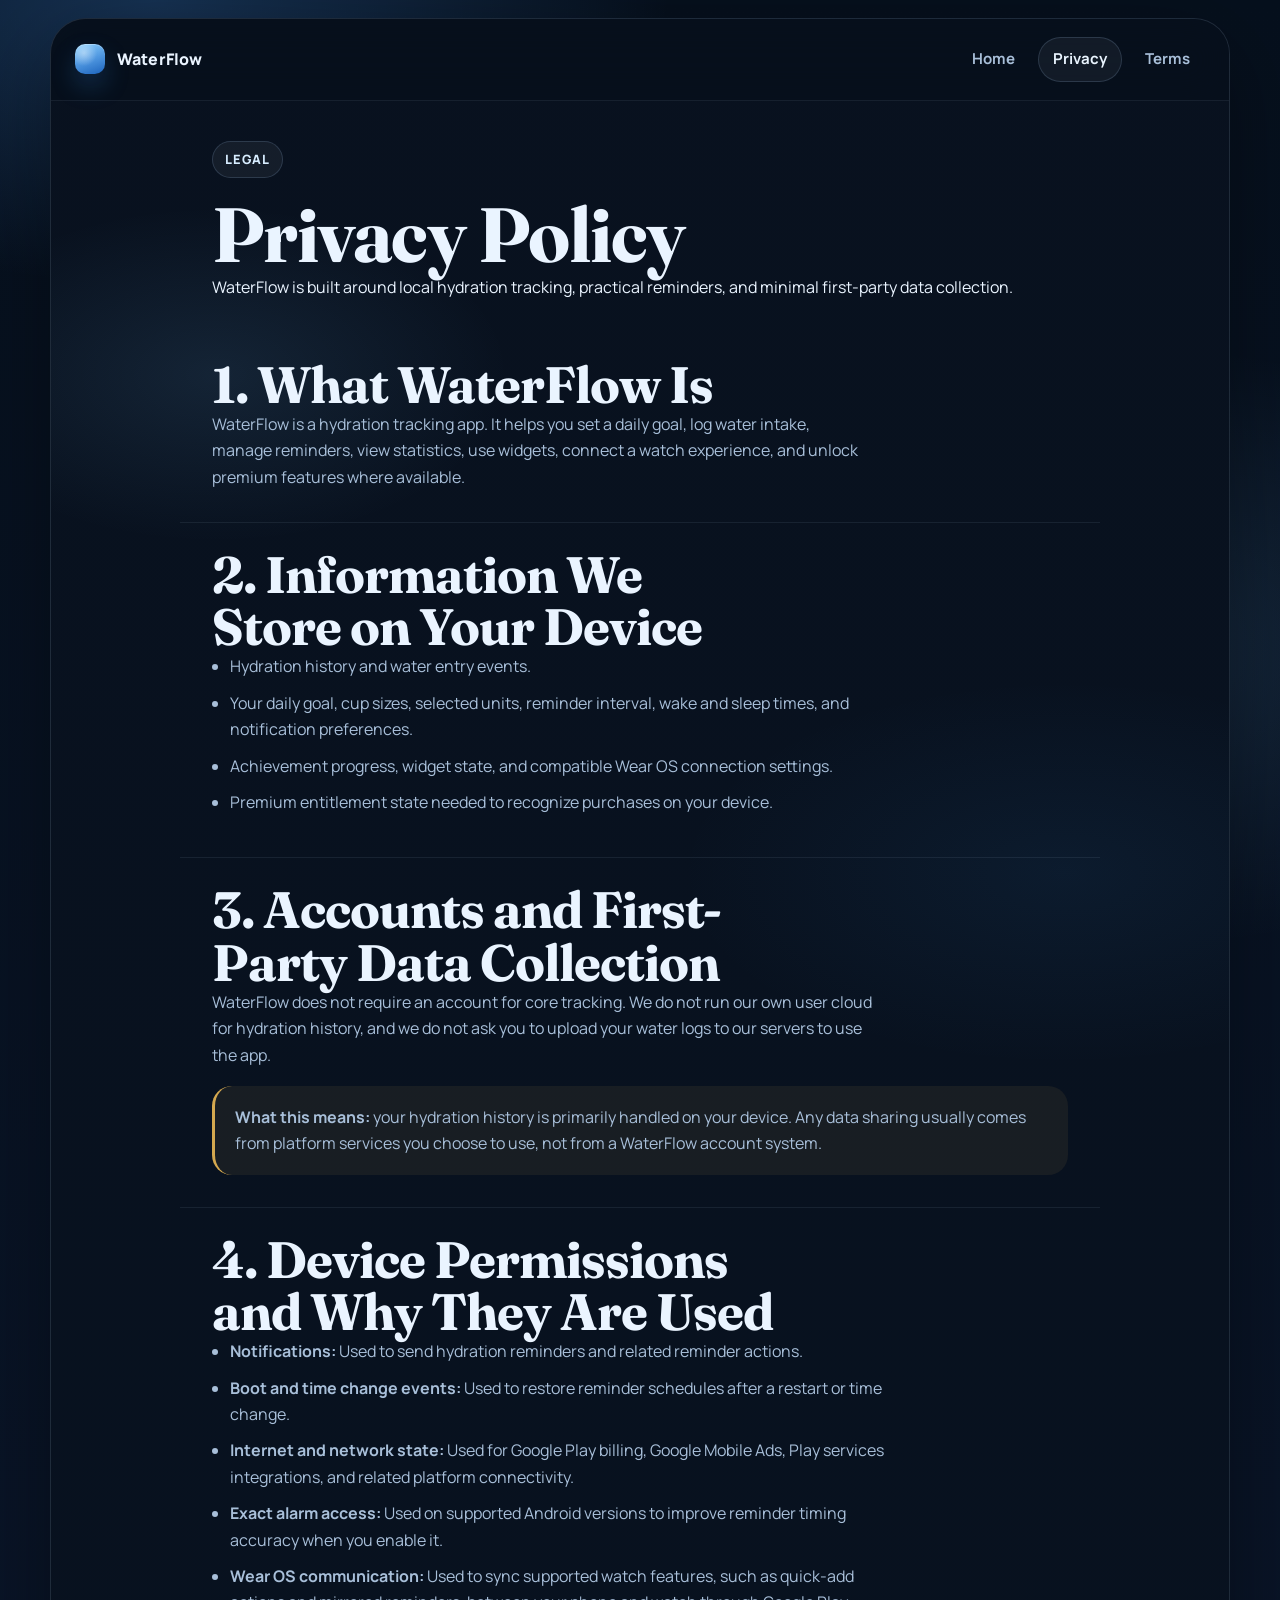
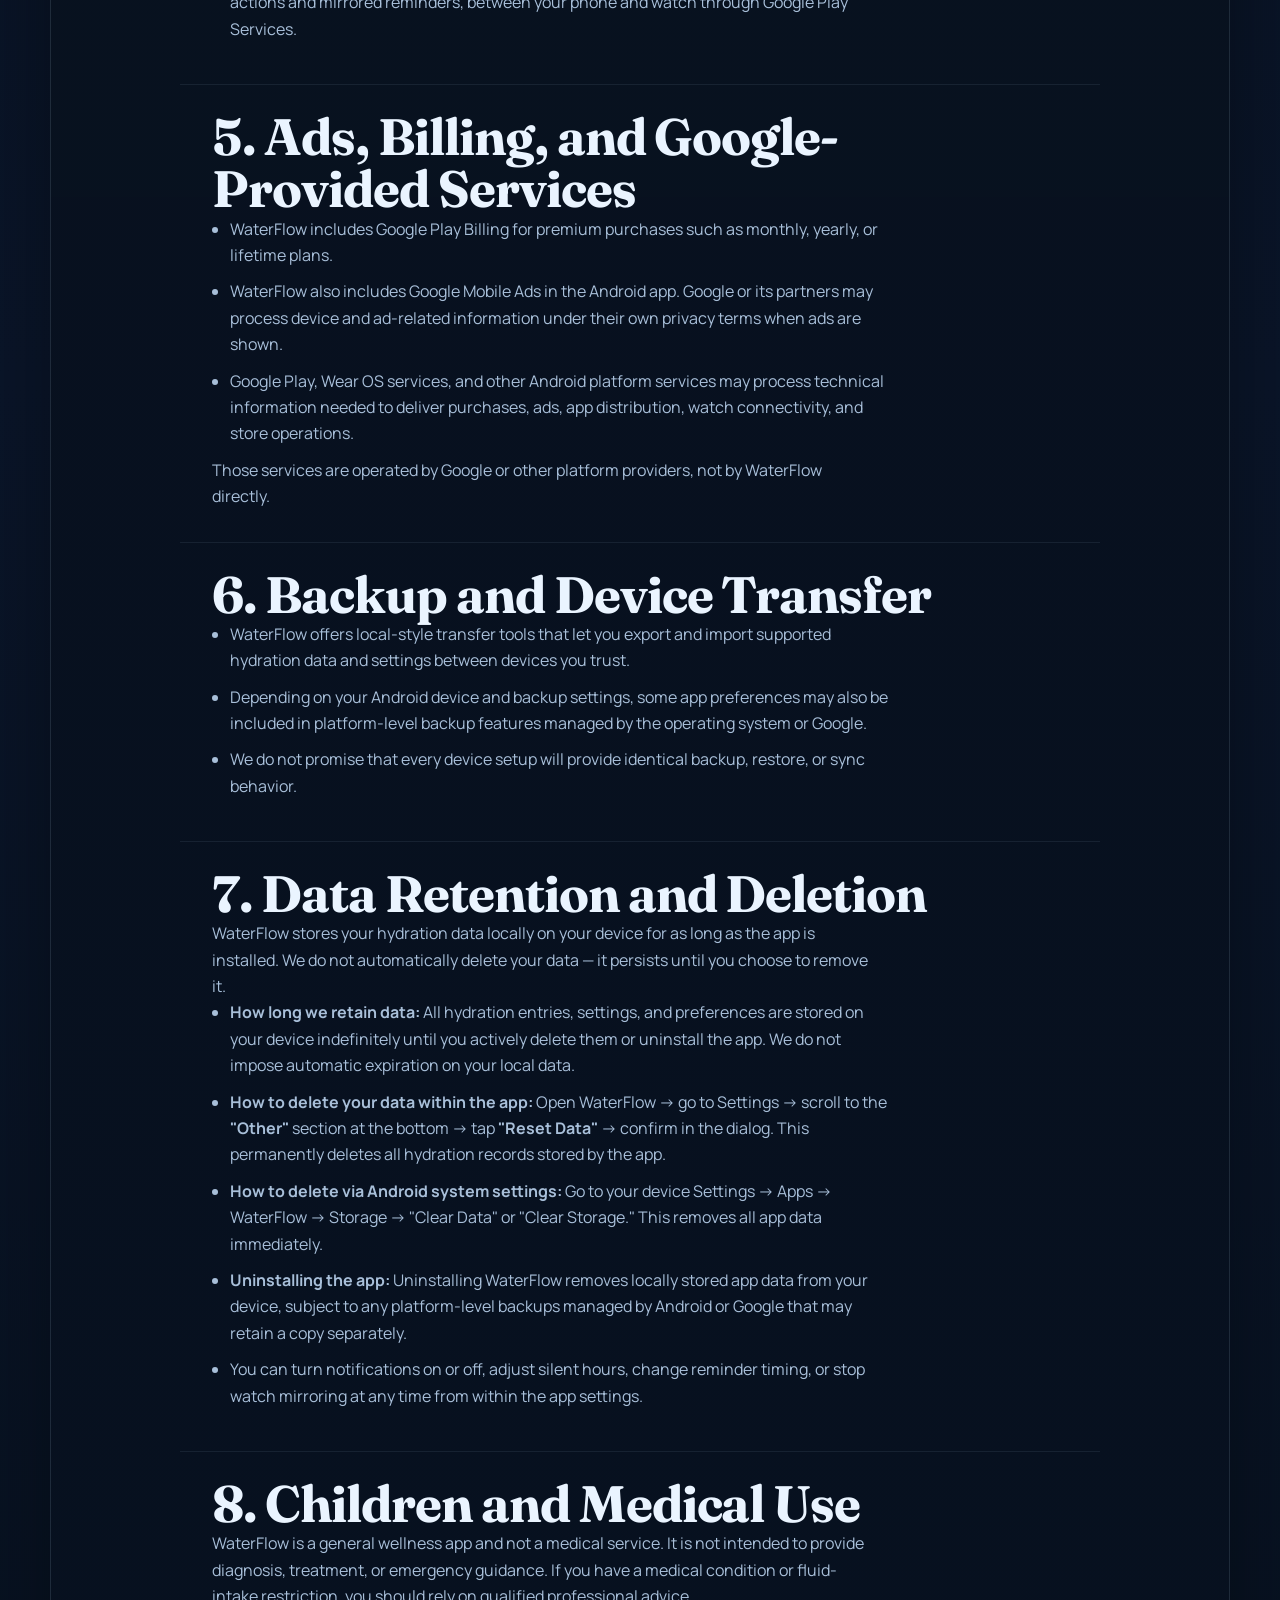
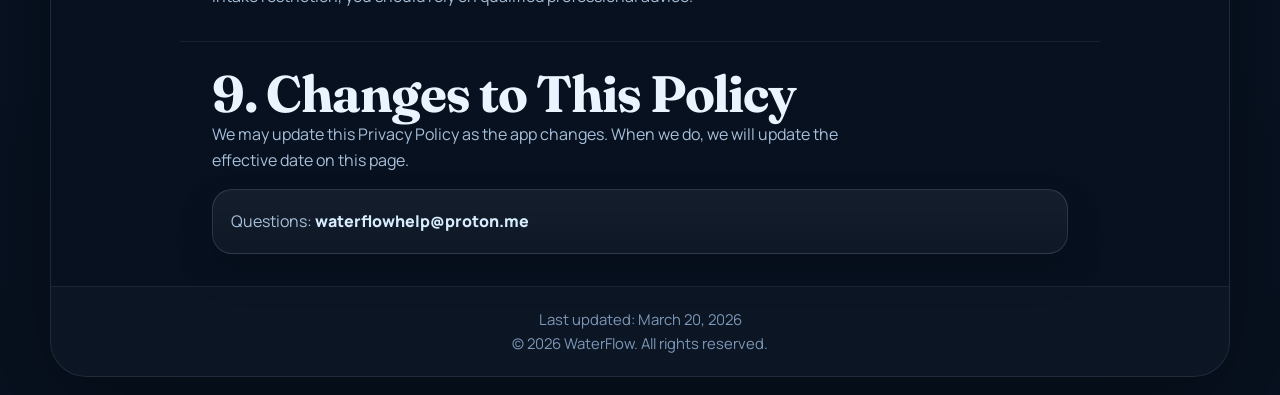
==== commit d8f1fc18: "güncelleme" ====
--- a/privacy.html
+++ b/privacy.html
@@ -90,7 +90,7 @@
       <p>WaterFlow stores your hydration data locally on your device for as long as the app is installed. We do not automatically delete your data — it persists until you choose to remove it.</p>
       <ul class="list">
         <li><strong>How long we retain data:</strong> All hydration entries, settings, and preferences are stored on your device indefinitely until you actively delete them or uninstall the app. We do not impose automatic expiration on your local data.</li>
-        <li><strong>How to delete your data within the app:</strong> Open WaterFlow → go to Settings → select "Reset App Data" or "Delete All Data" to permanently remove all hydration history and settings stored by the app.</li>
+        <li><strong>How to delete your data within the app:</strong> Open WaterFlow → go to Settings → scroll to the <strong>"Other"</strong> section at the bottom → tap <strong>"Reset Data"</strong> → confirm in the dialog. This permanently deletes all hydration records stored by the app.</li>
         <li><strong>How to delete via Android system settings:</strong> Go to your device Settings → Apps → WaterFlow → Storage → "Clear Data" or "Clear Storage." This removes all app data immediately.</li>
         <li><strong>Uninstalling the app:</strong> Uninstalling WaterFlow removes locally stored app data from your device, subject to any platform-level backups managed by Android or Google that may retain a copy separately.</li>
         <li>You can turn notifications on or off, adjust silent hours, change reminder timing, or stop watch mirroring at any time from within the app settings.</li>
